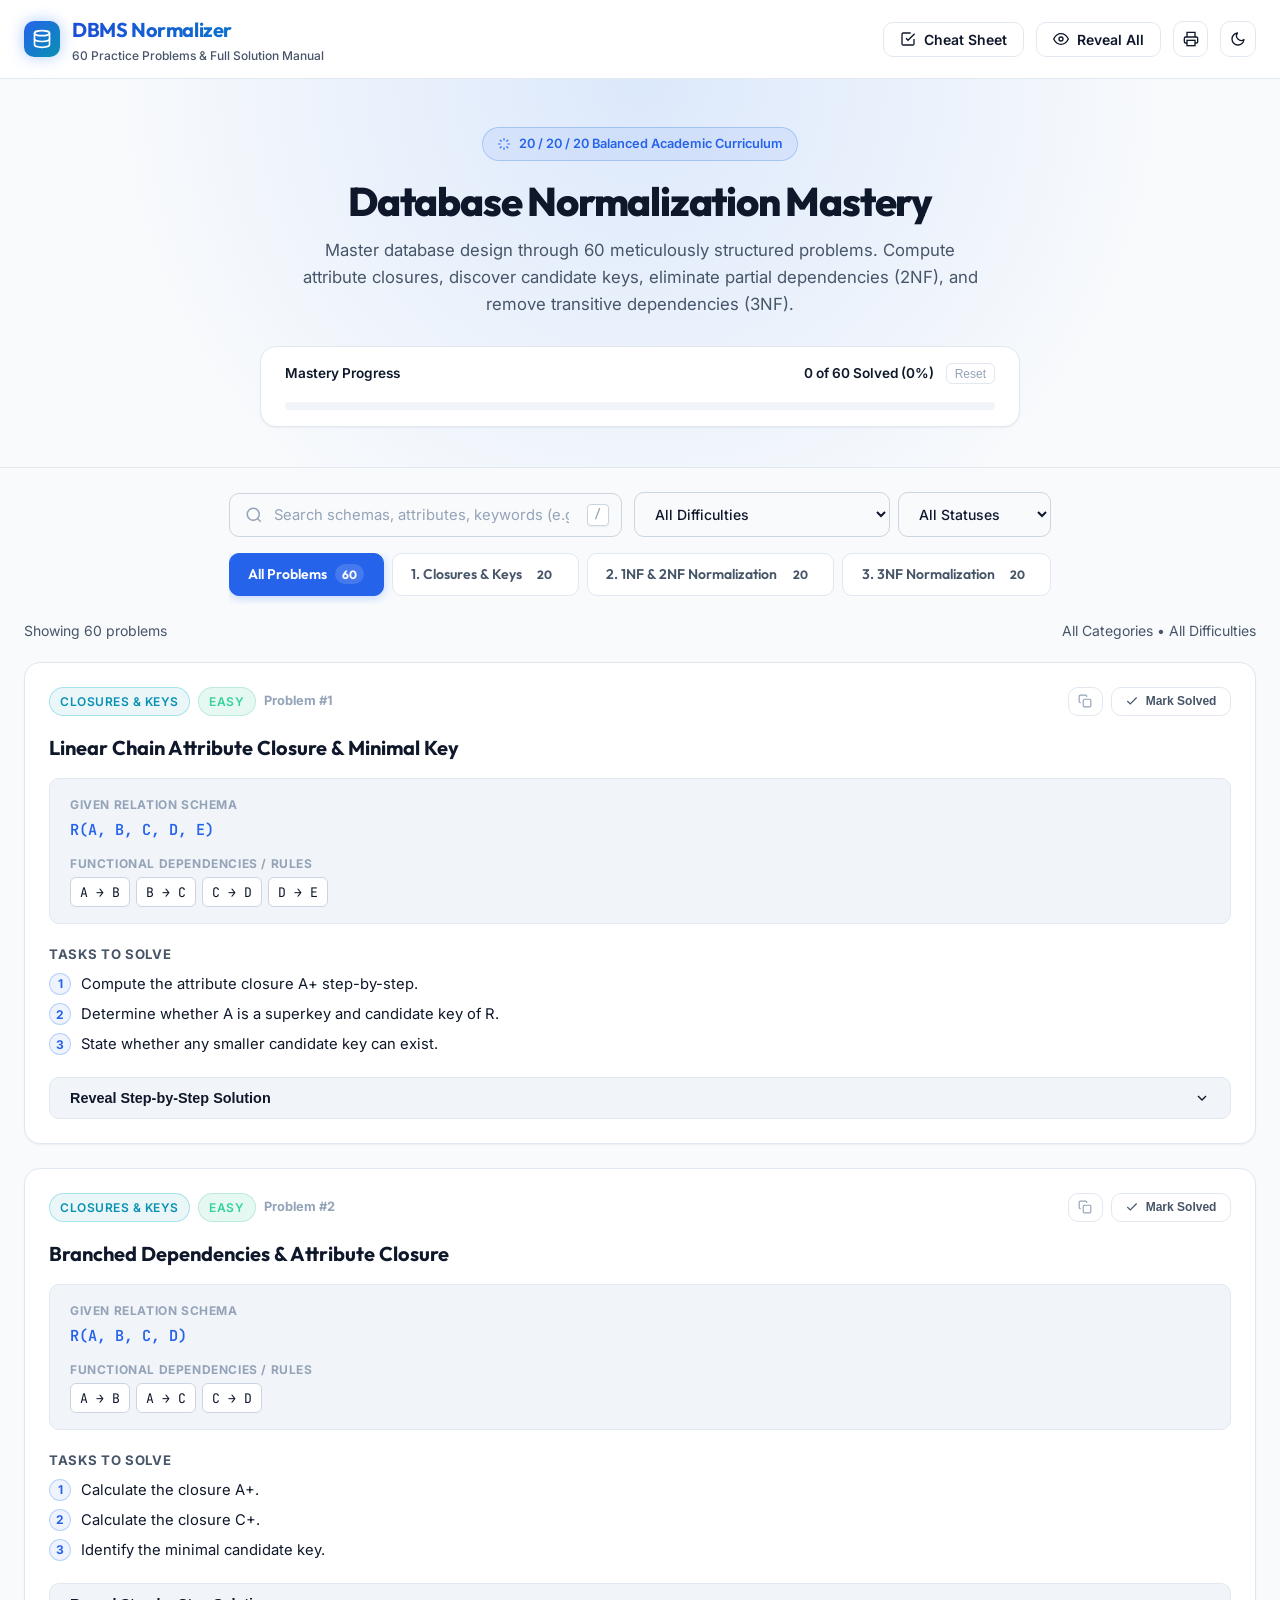
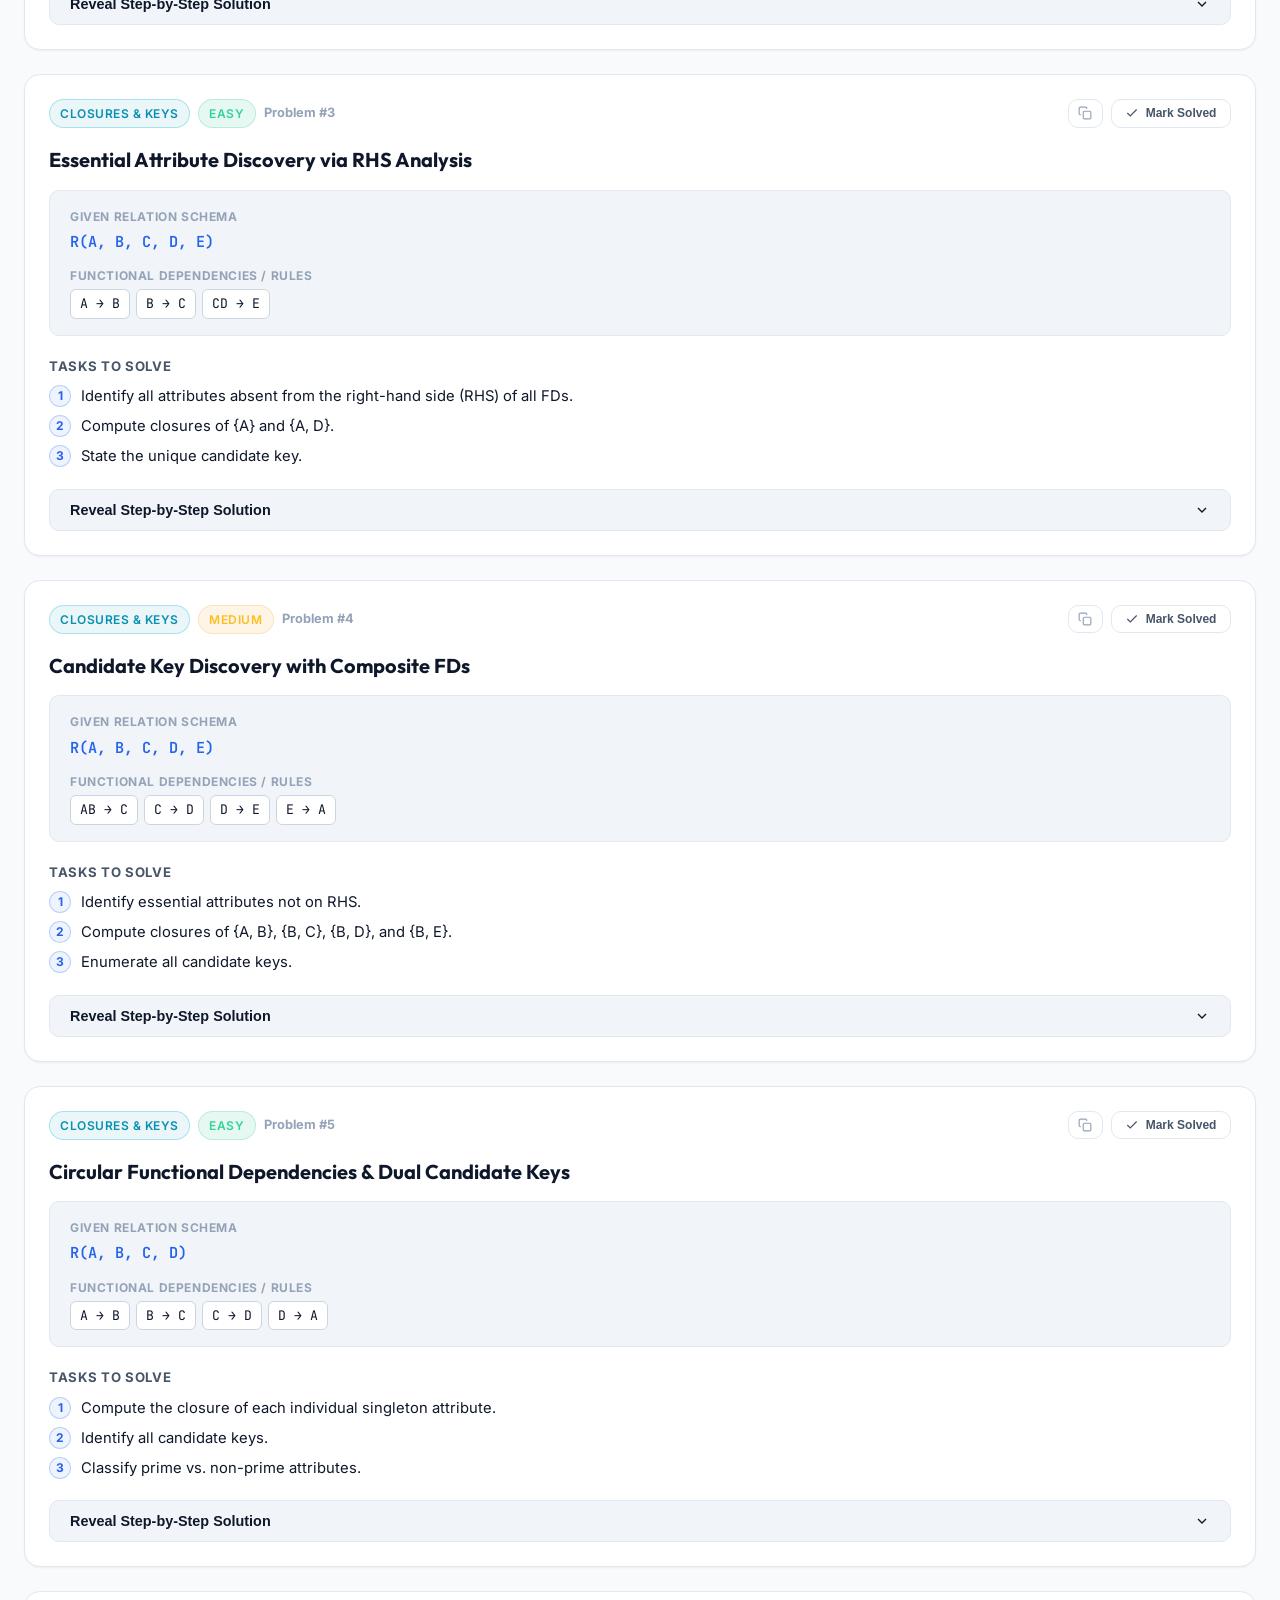
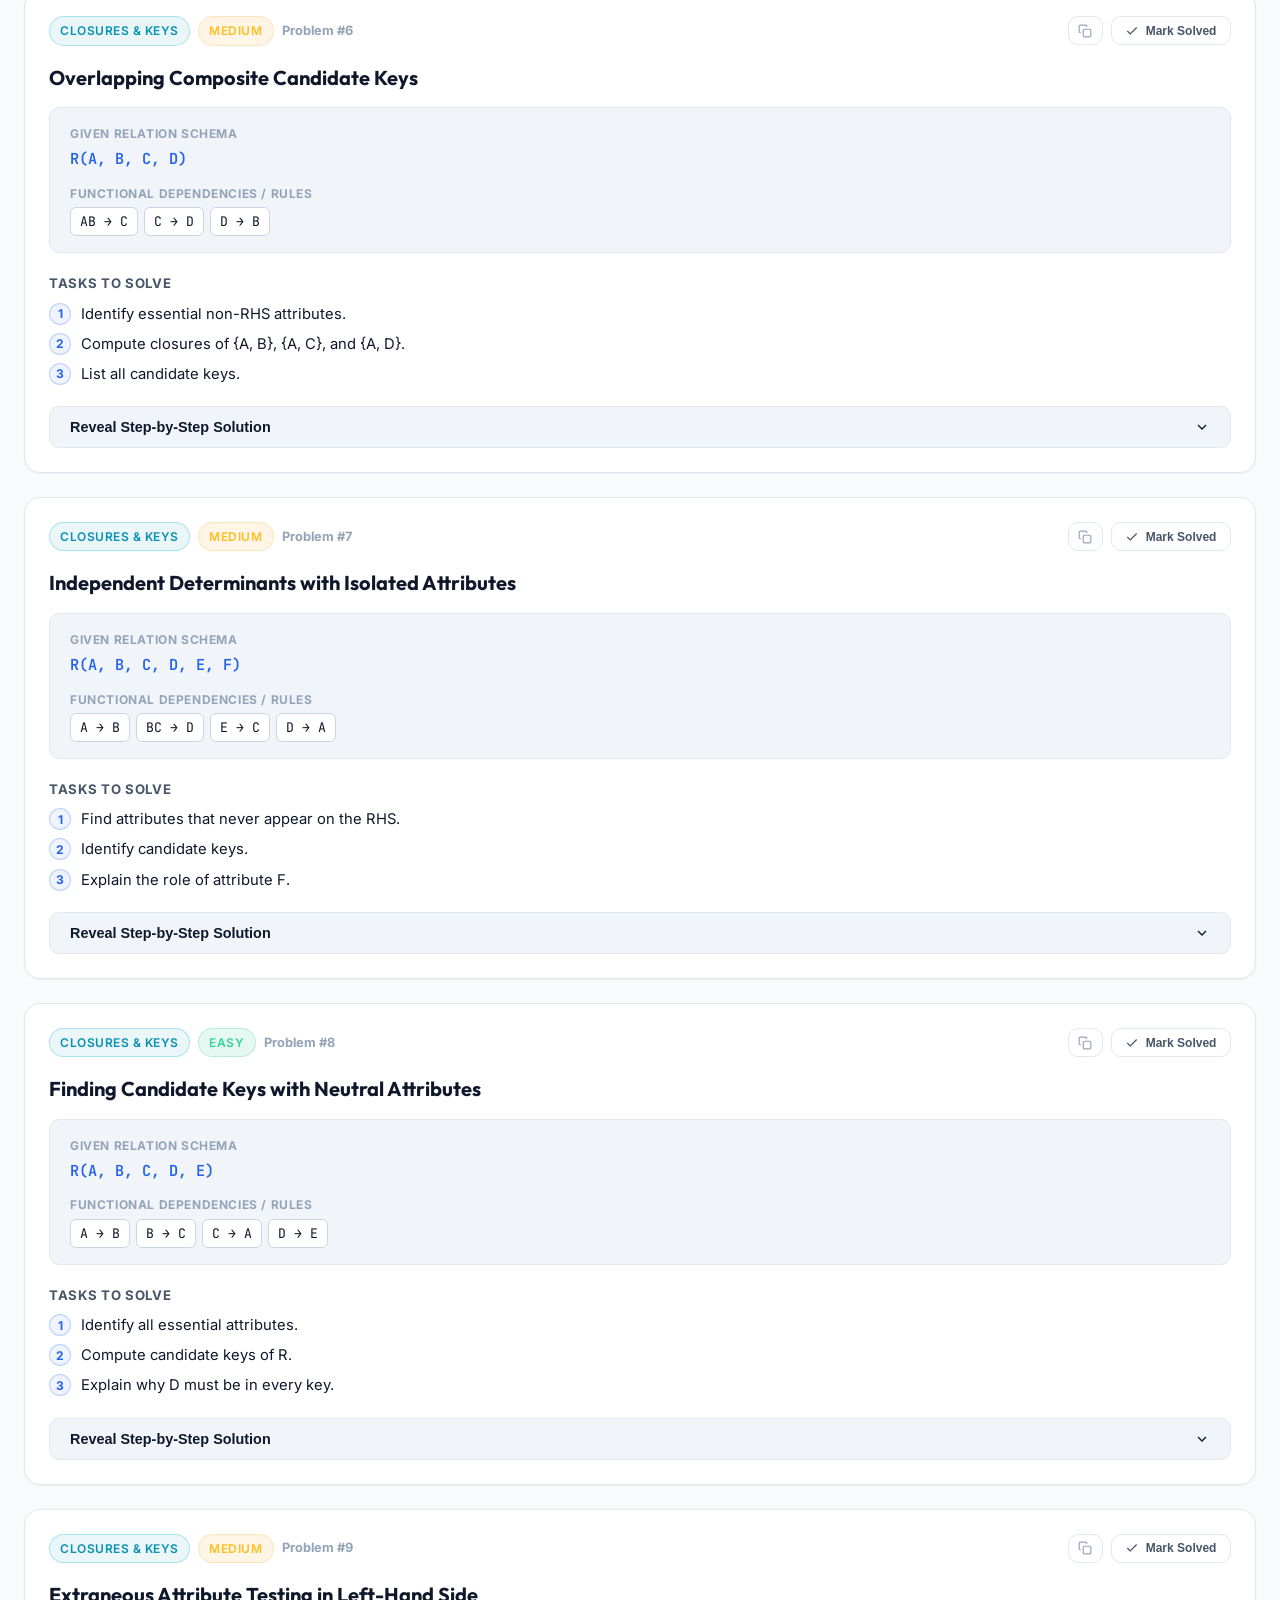
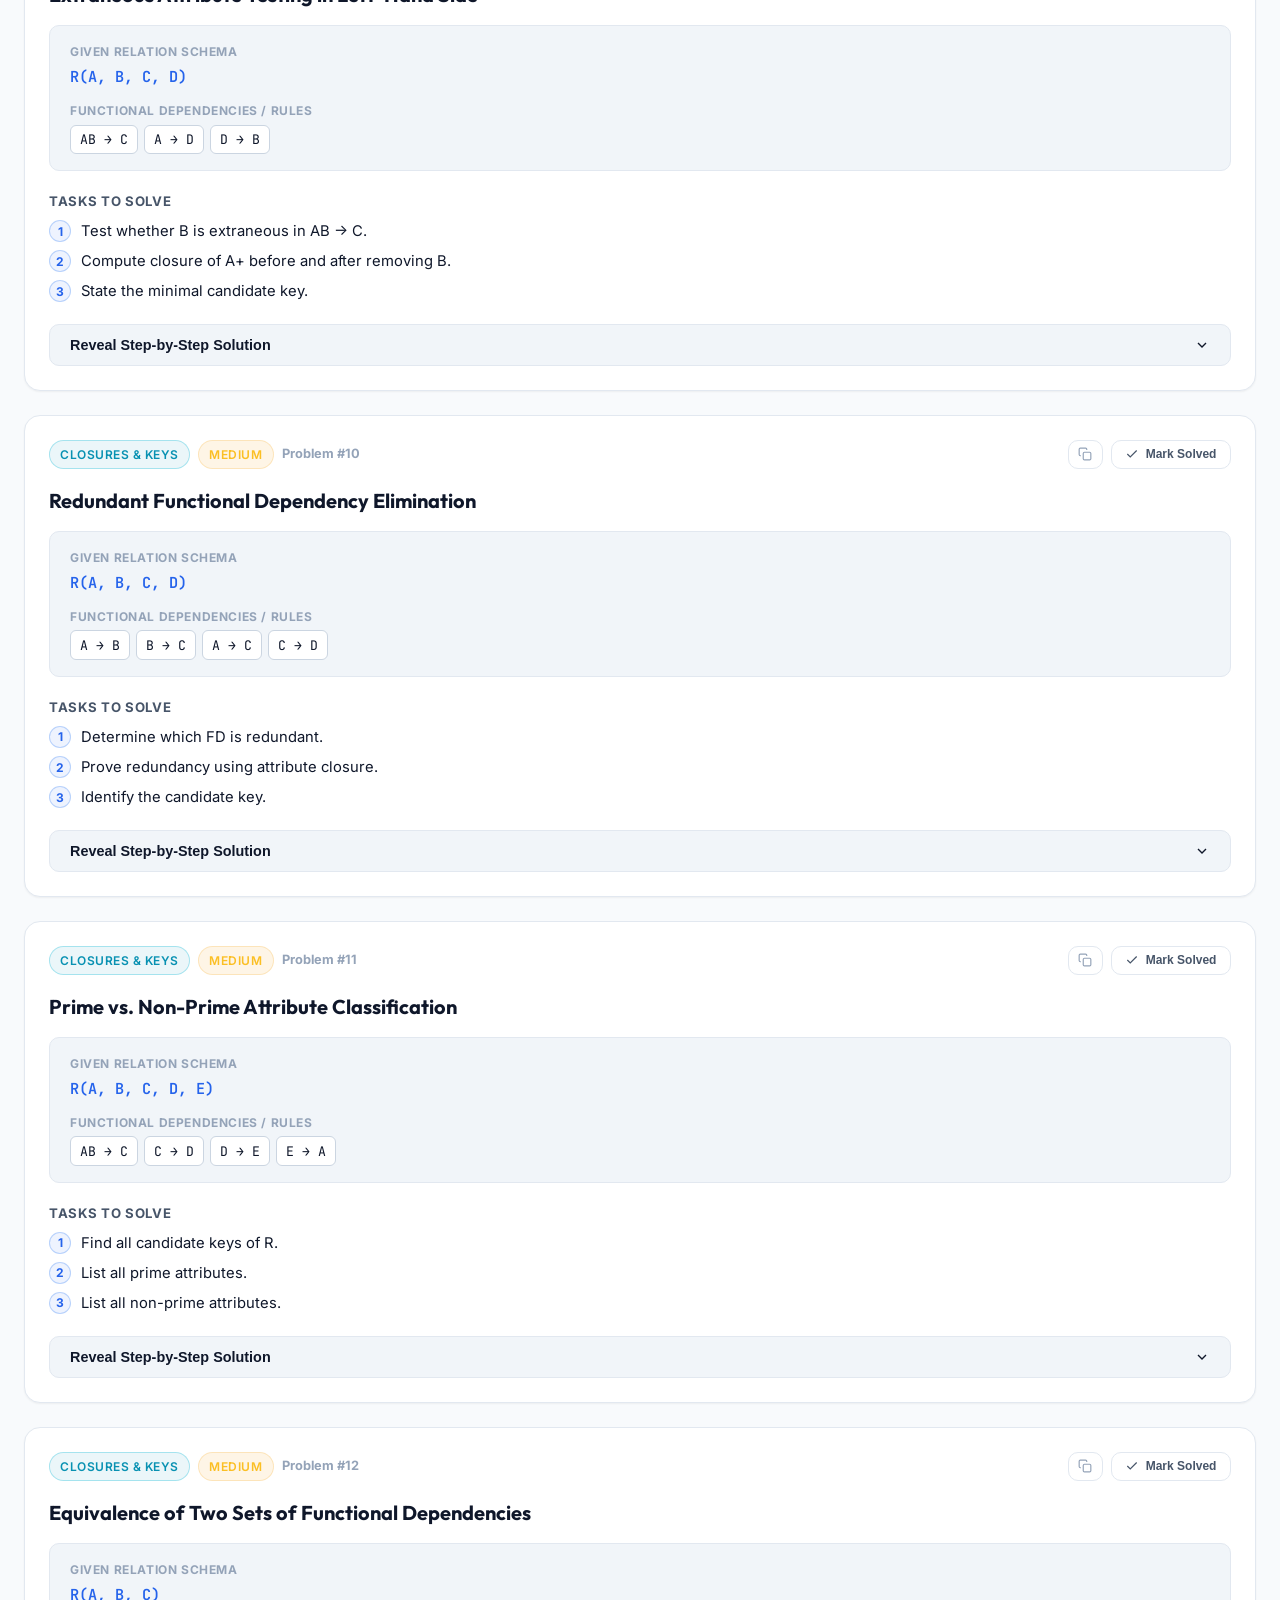
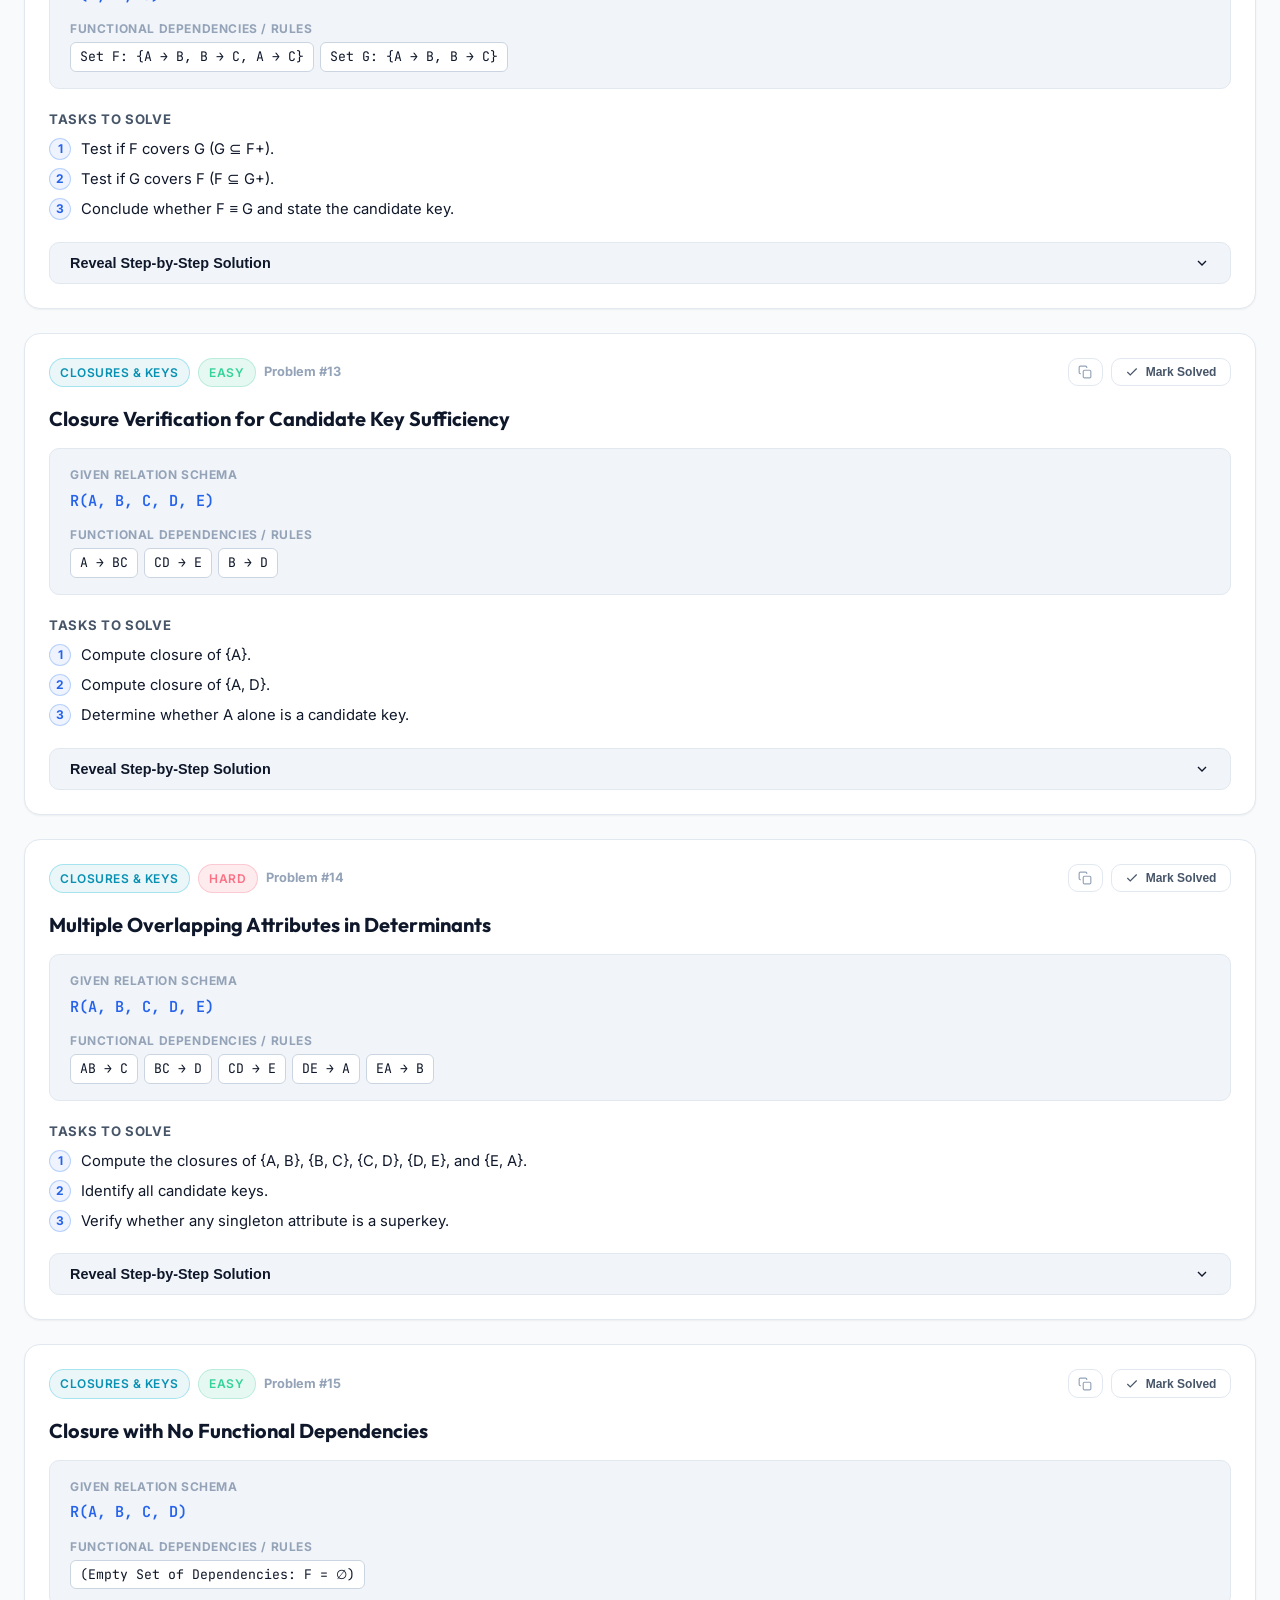
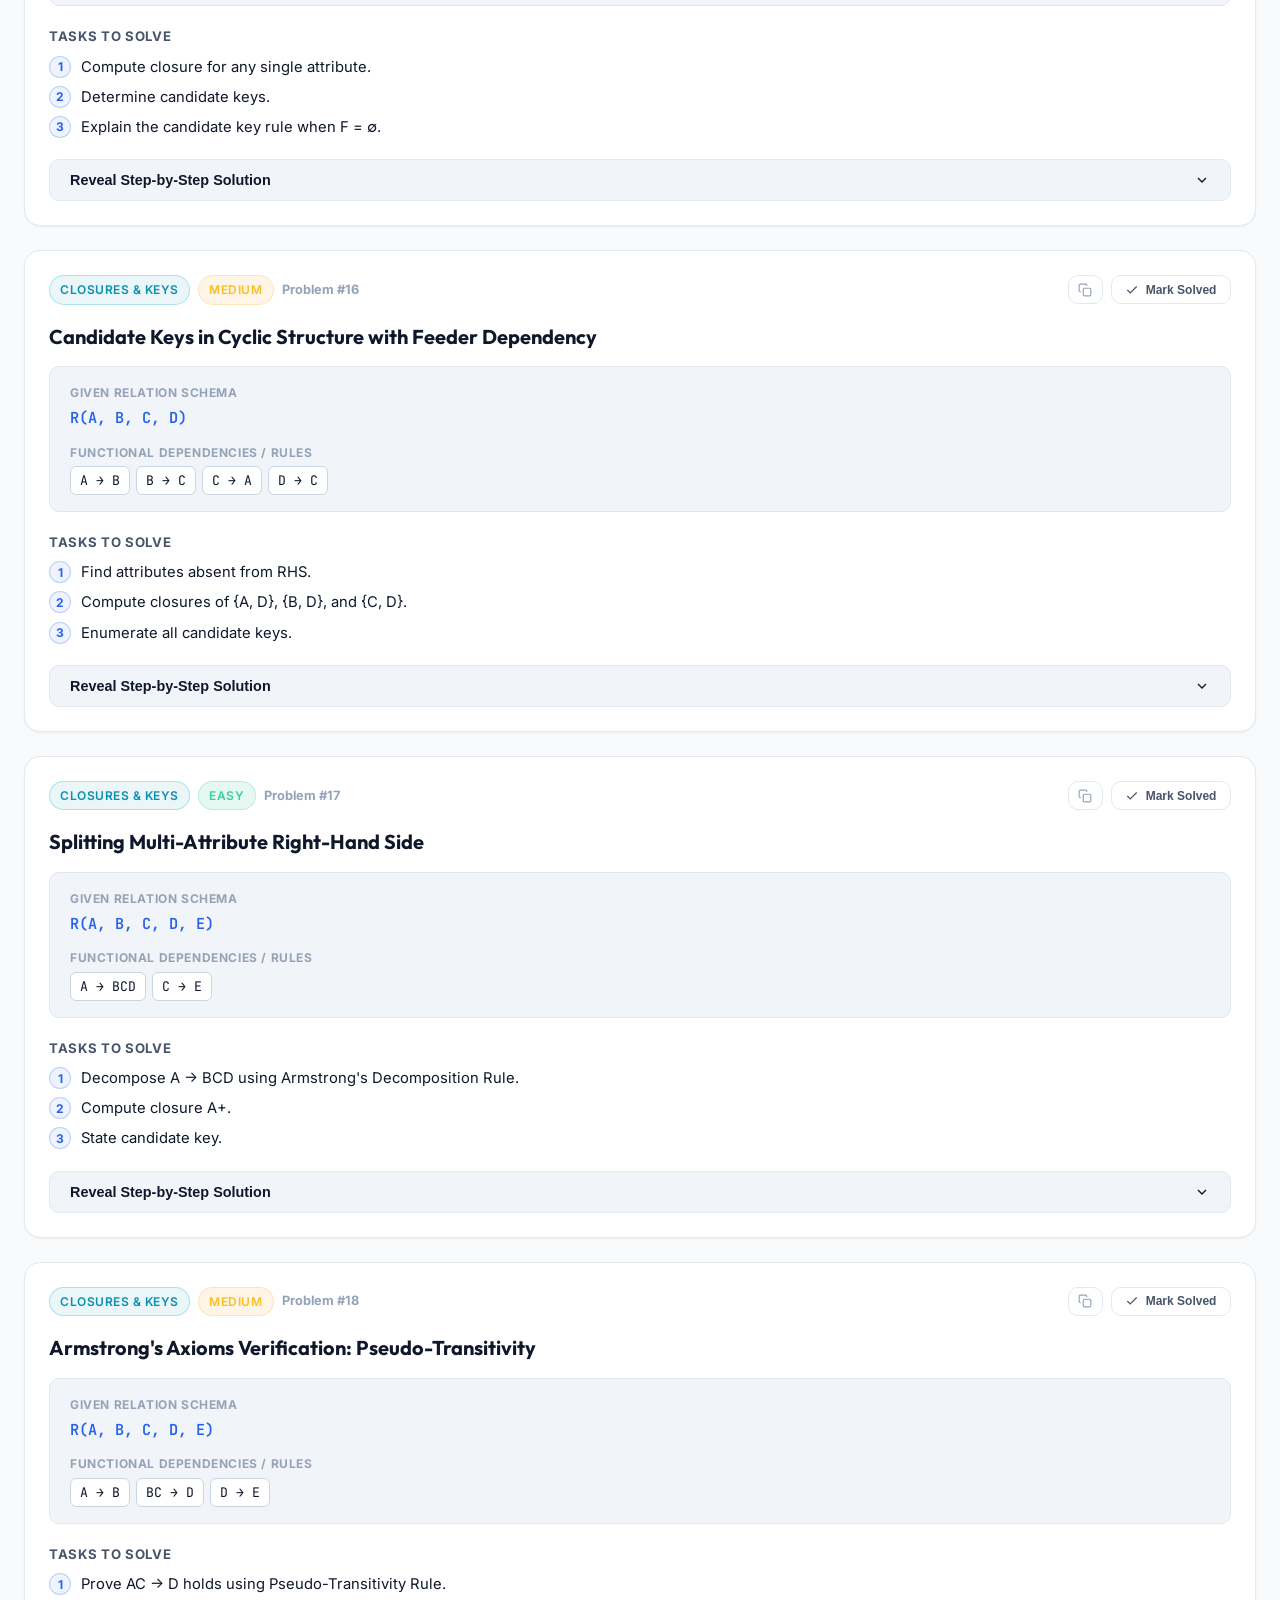
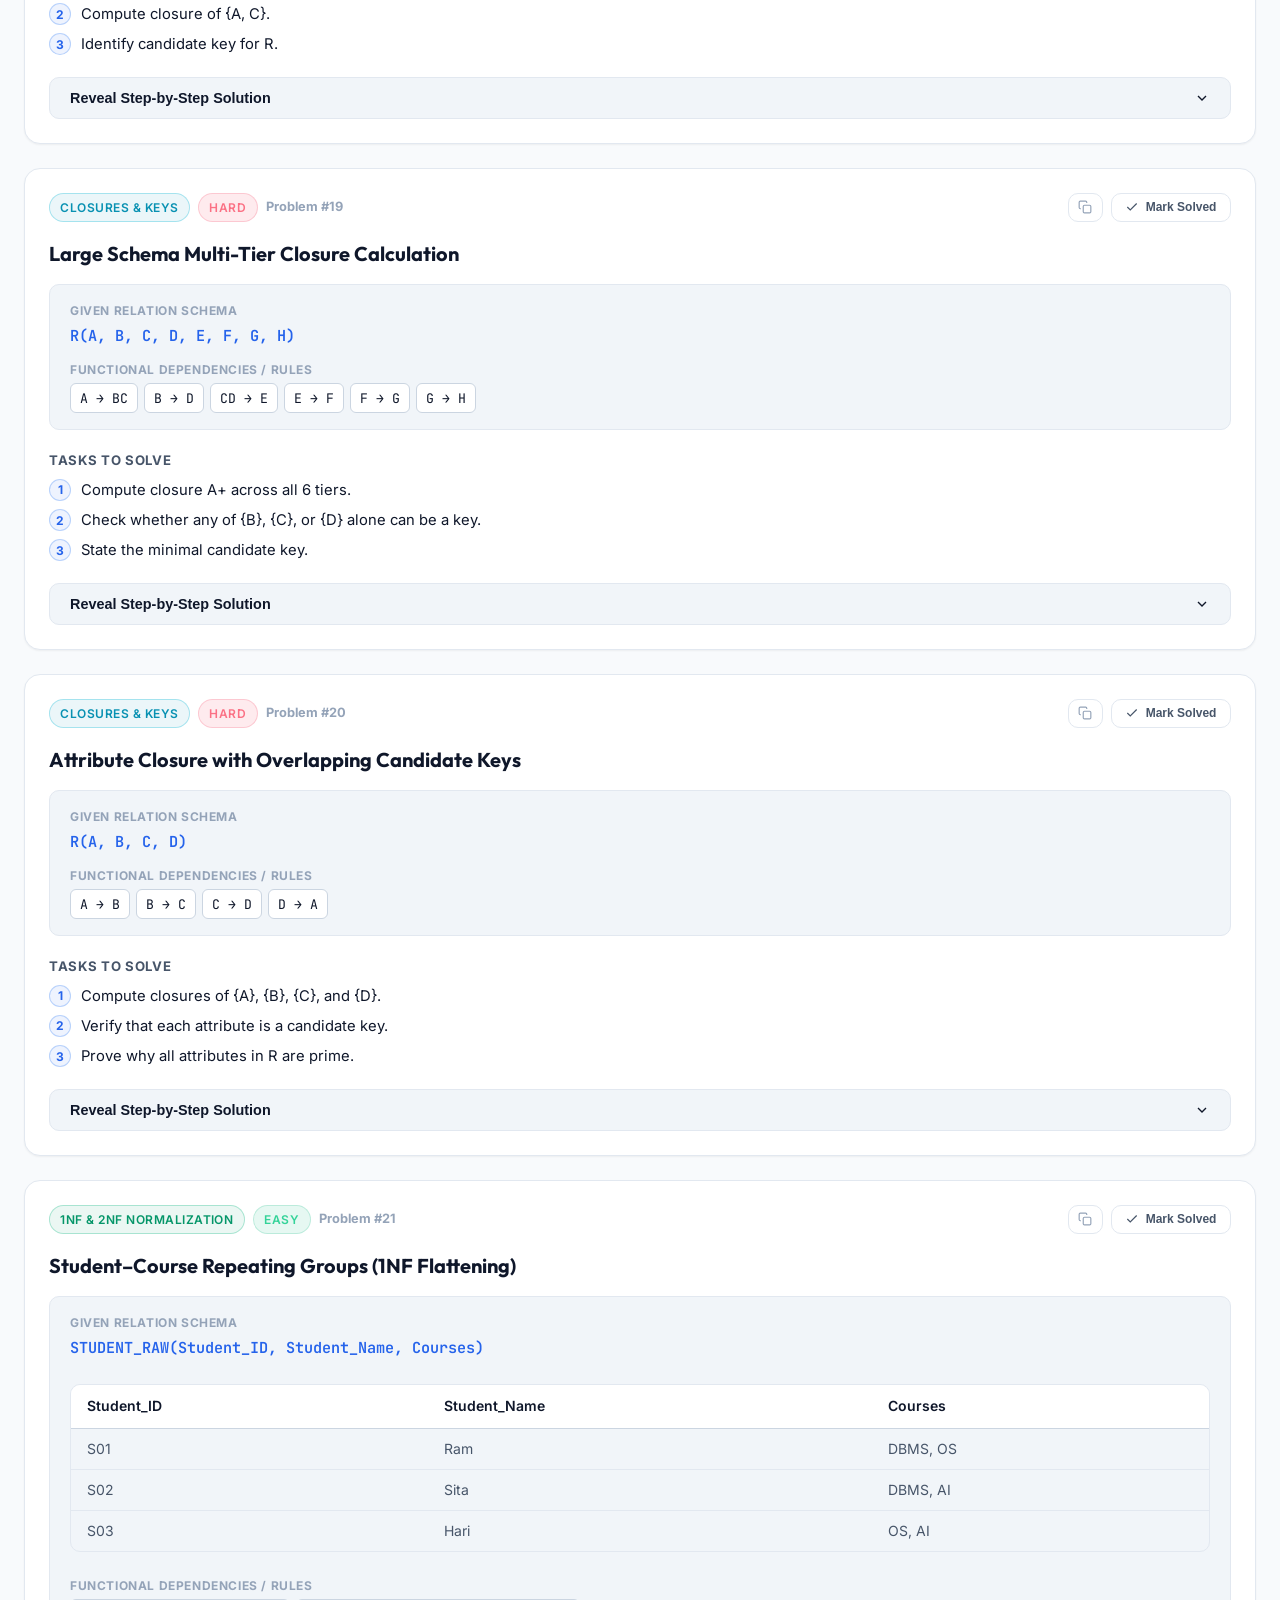
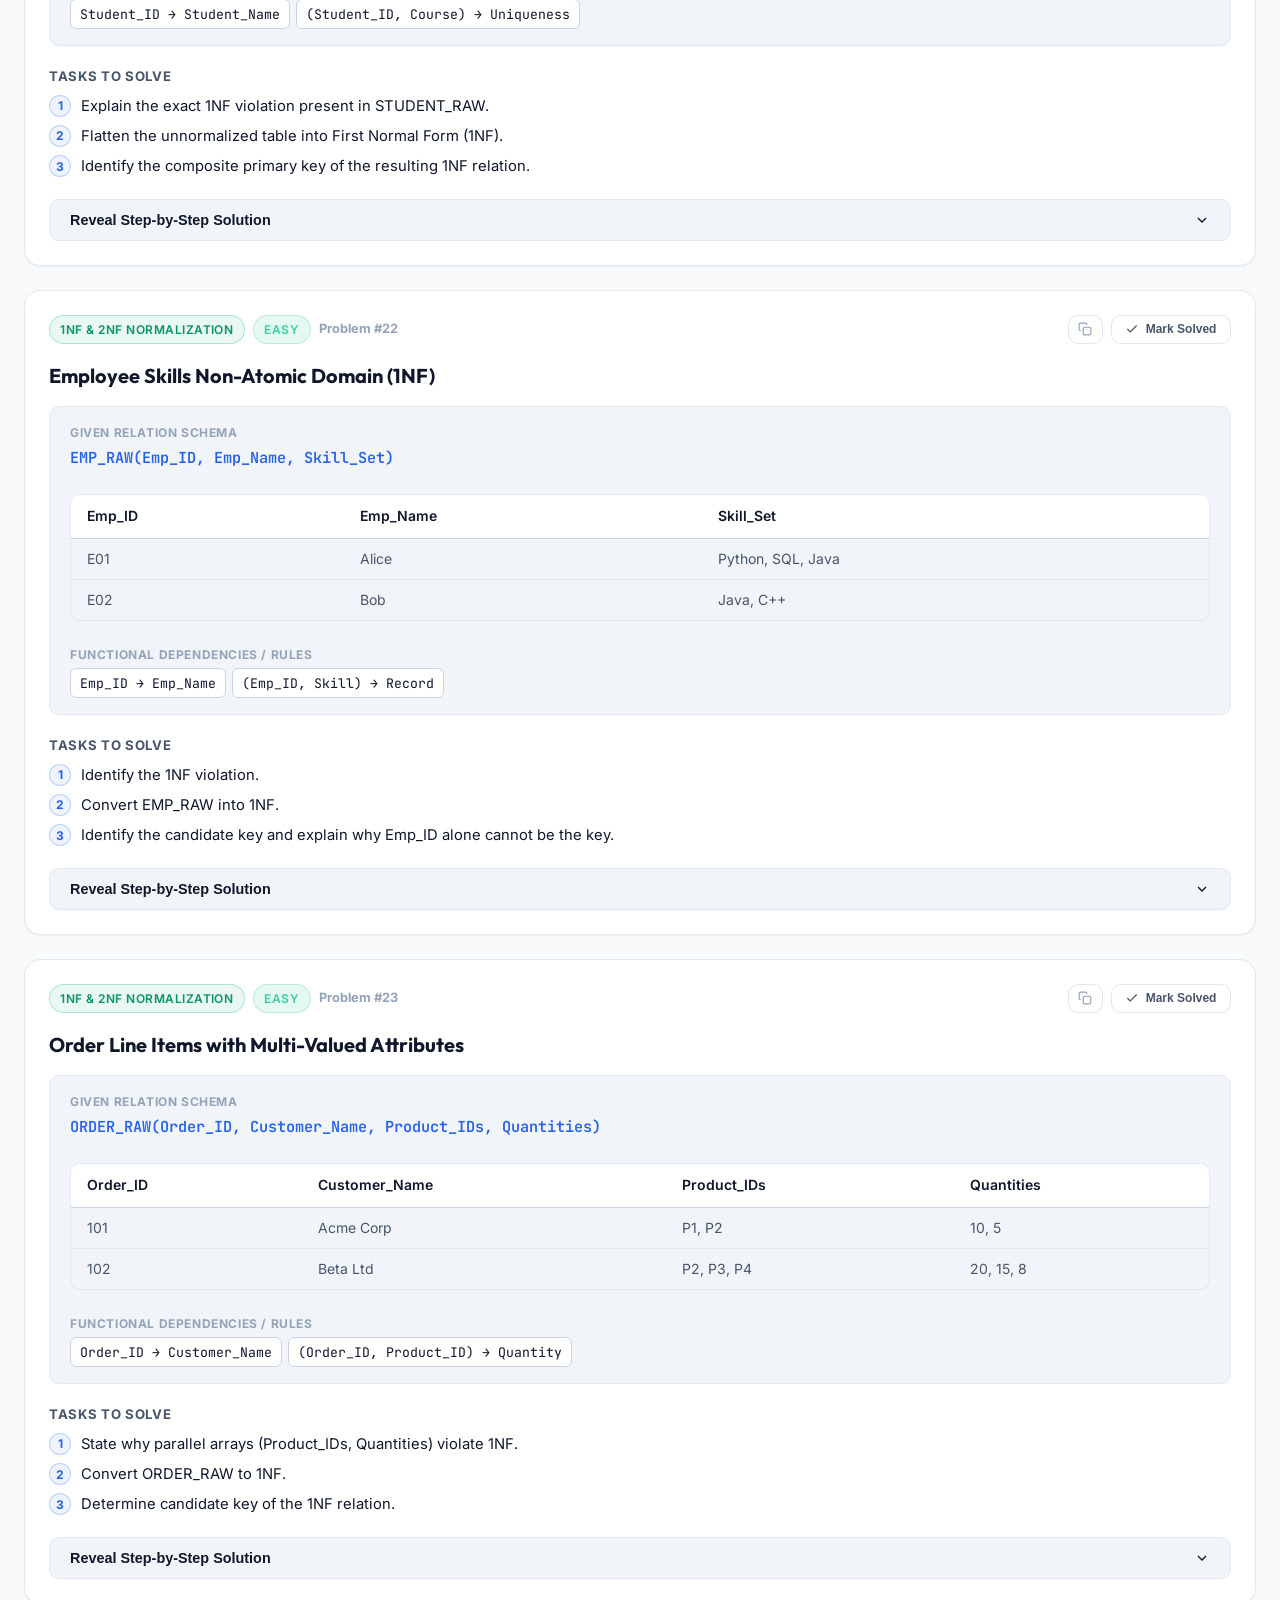
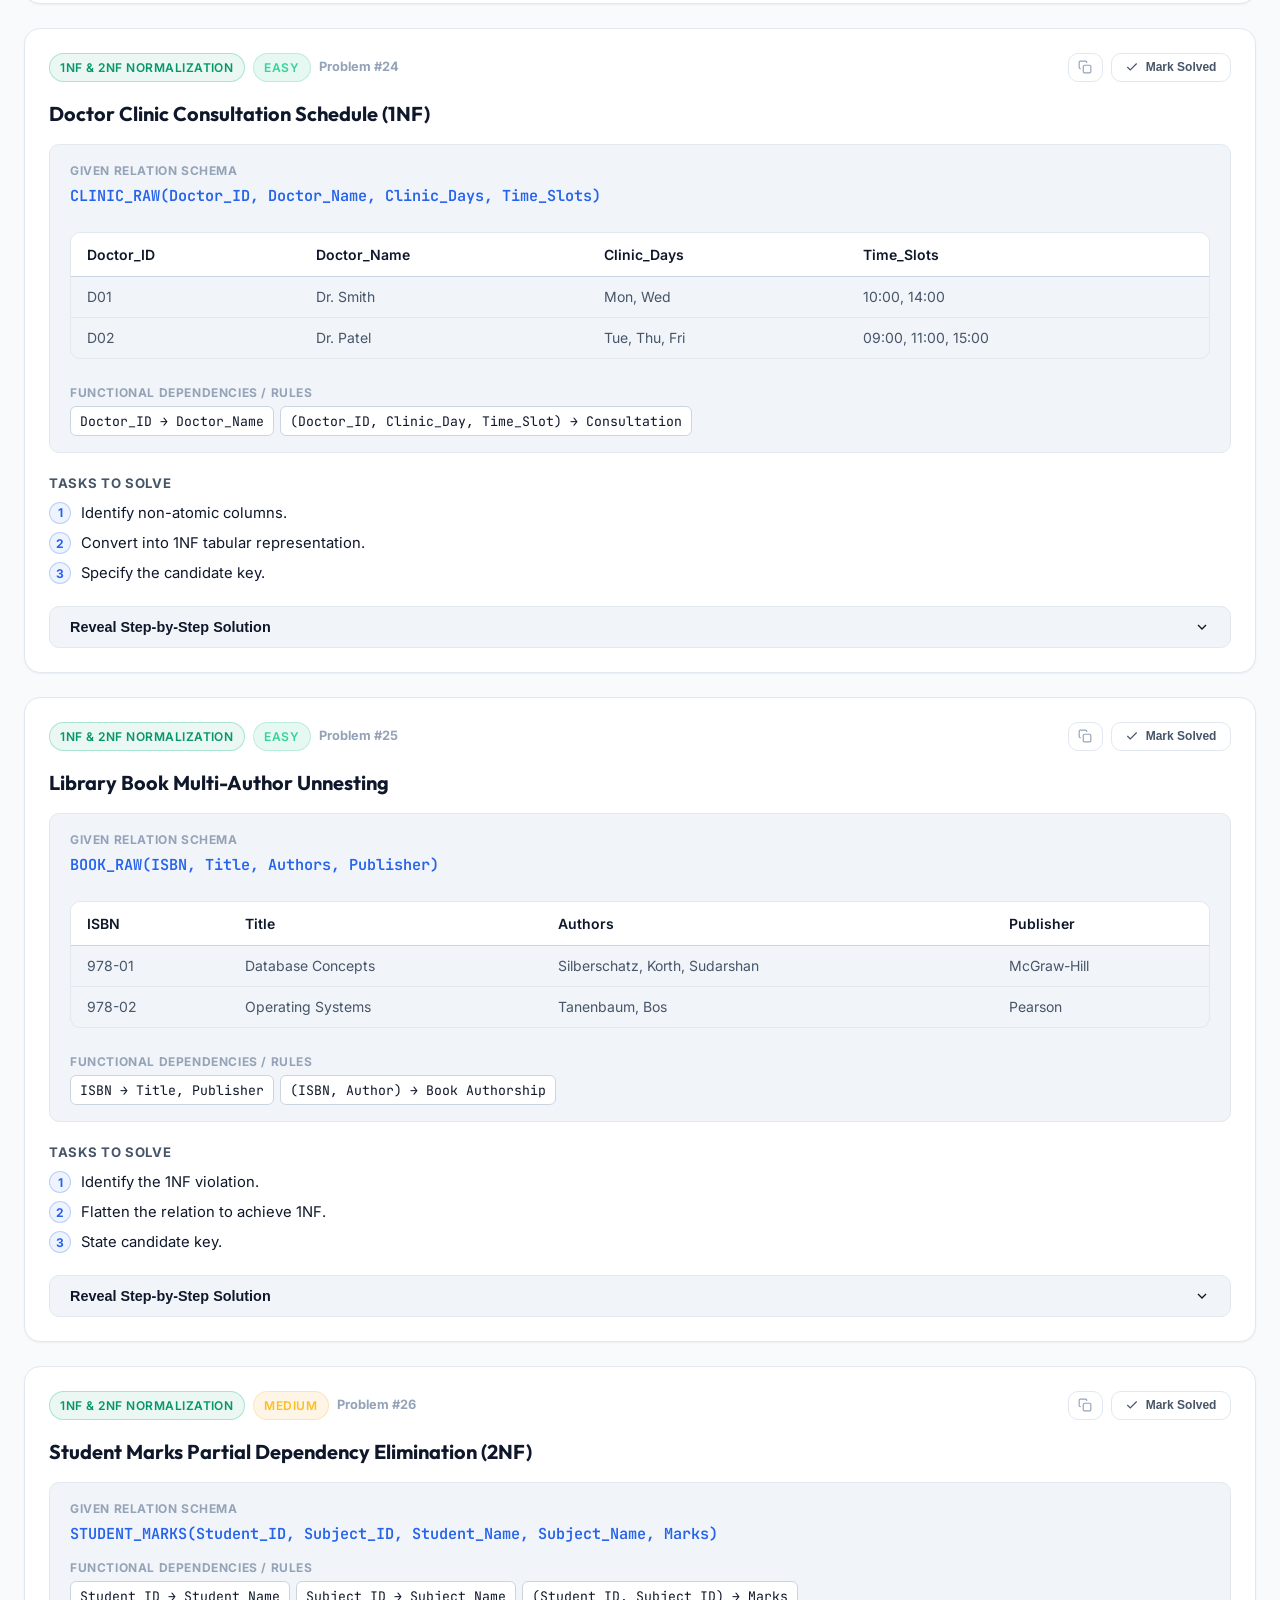
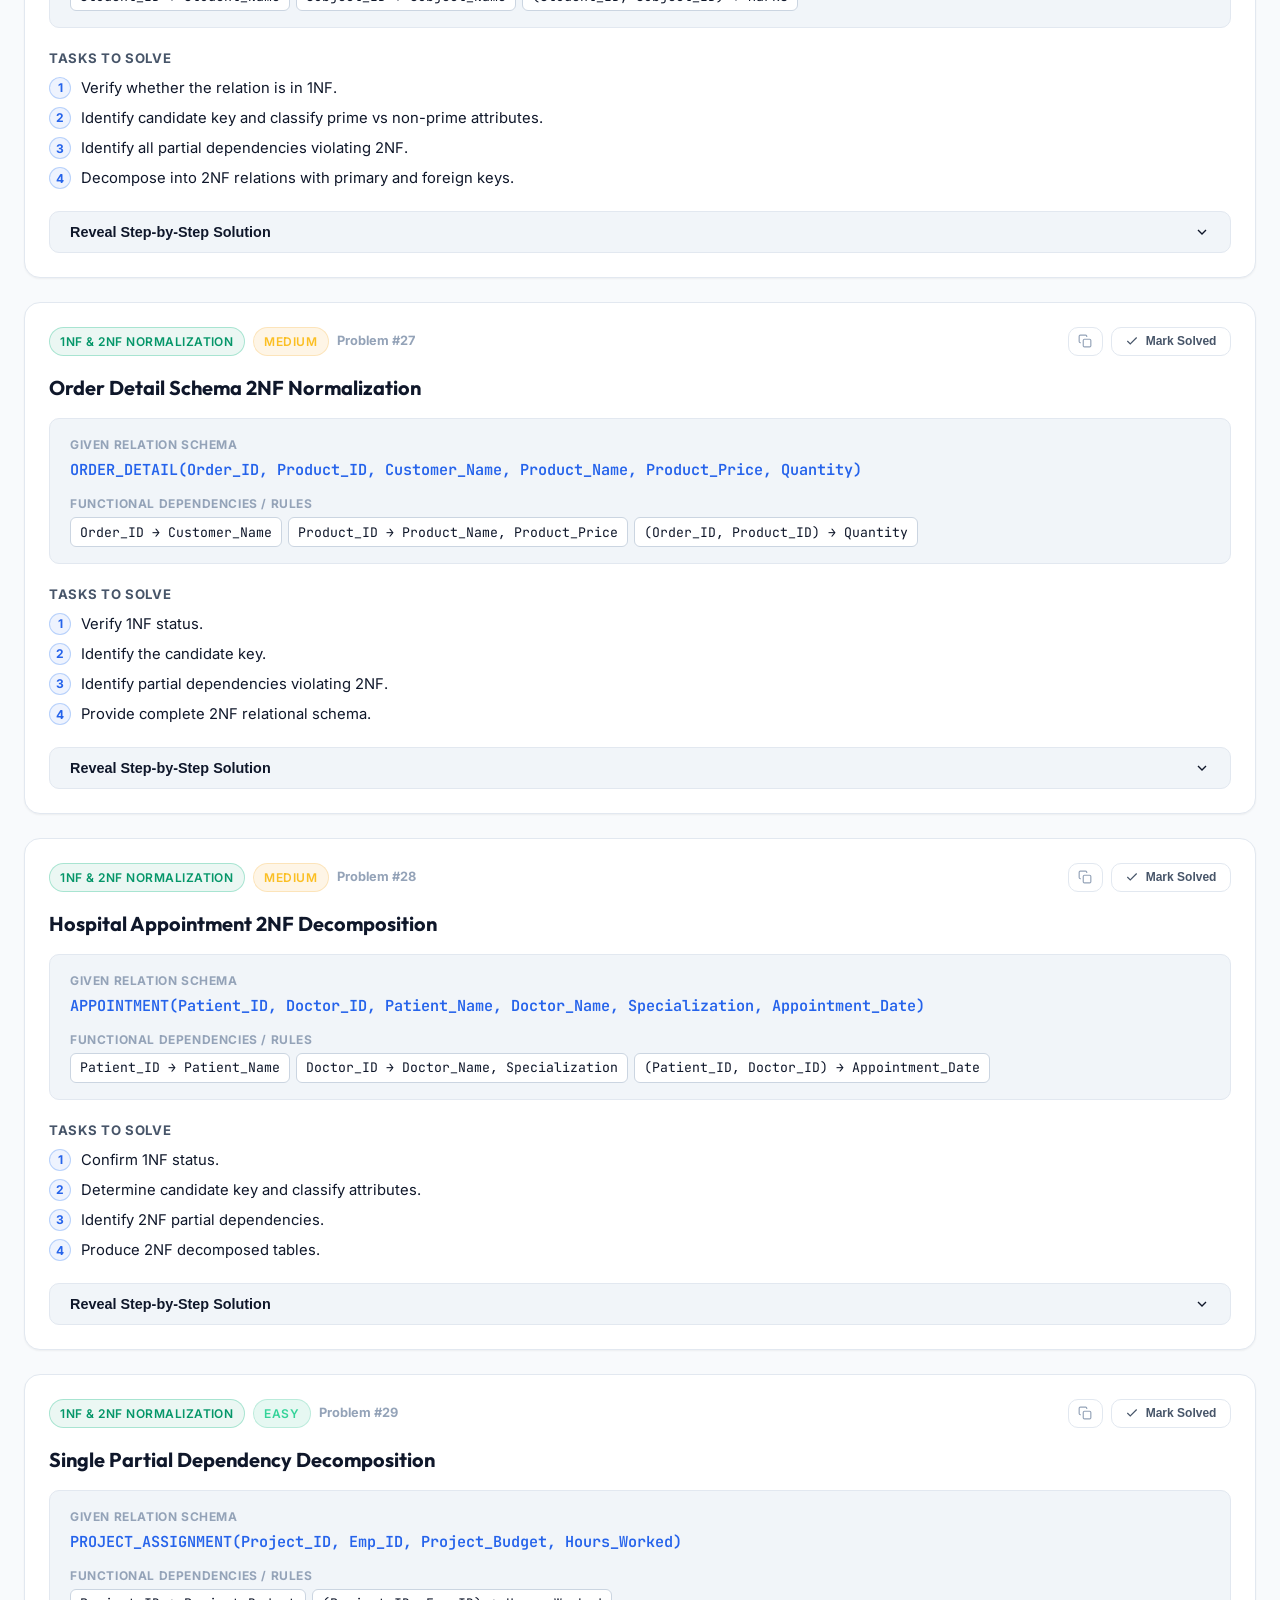
==== normalization/index.html @ bf3747df "feat: complete DBMS curriculum & interactive normalization practice platform" ====
<!DOCTYPE html>
<html lang="en" data-theme="light">
<head>
  <meta charset="UTF-8">
  <meta name="viewport" content="width=device-width, initial-scale=1.0, viewport-fit=cover">
  <meta name="theme-color" content="#f8fafc" id="themeColorMeta">
  <title>DBMS Normalization Mastery Portal | Closures, 1NF, 2NF & 3NF (60 Problems)</title>
  <meta name="description" content="Interactive database normalization practice platform. 60 categorized questions covering attribute closures, candidate keys, 1NF atomicity, 2NF partial dependencies, and 3NF transitive dependencies.">
  <link rel="stylesheet" href="style.css">
  <link rel="icon" href="data:image/svg+xml,<svg xmlns='http://www.w3.org/2000/svg' viewBox='0 0 24 24' fill='none' stroke='%233b82f6' stroke-width='2' stroke-linecap='round' stroke-linejoin='round'><ellipse cx='12' cy='5' rx='9' ry='3'/><path d='M21 12c0 1.66-4 3-9 3s-9-1.34-9-3'/><path d='M3 5v14c0 1.66 4 3 9 3s9-1.34 9-3V5'/></svg>">
</head>
<body>

  <!-- Accessible Skip Link -->
  <a href="#questionsList" class="skip-link">Skip to questions</a>

  <!-- Sticky Header -->
  <header>
    <div class="header-inner">
      <a href="#" class="logo-area" aria-label="DBMS Normalizer Home">
        <div class="logo-icon" aria-hidden="true">
          <svg width="20" height="20" viewBox="0 0 24 24" fill="none" stroke="currentColor" stroke-width="2" stroke-linecap="round" stroke-linejoin="round"><ellipse cx="12" cy="5" rx="9" ry="3"/><path d="M21 12c0 1.66-4 3-9 3s-9-1.34-9-3"/><path d="M3 5v14c0 1.66 4 3 9 3s9-1.34 9-3V5"/></svg>
        </div>
        <div class="logo-text">
          <h1>DBMS Normalizer</h1>
          <p>60 Practice Problems &amp; Full Solution Manual</p>
        </div>
      </a>

      <div class="header-actions">
        <button id="btnChecklist" class="btn" aria-label="Open Quick Revision Cheat Sheet" title="Open Quick Revision Cheat Sheet">
          <svg width="16" height="16" viewBox="0 0 24 24" fill="none" stroke="currentColor" stroke-width="2" aria-hidden="true"><path d="M9 11l3 3L22 4"/><path d="M21 12v7a2 2 0 0 1-2 2H5a2 2 0 0 1-2-2V5a2 2 0 0 1 2-2h11"/></svg>
          <span>Cheat Sheet</span>
        </button>

        <button id="btnToggleMode" class="btn" aria-label="Toggle reveal all solutions" title="Toggle Show/Hide All Solutions">
          <svg width="16" height="16" viewBox="0 0 24 24" fill="none" stroke="currentColor" stroke-width="2" aria-hidden="true"><path d="M1 12s4-8 11-8 11 8 11 8-4 8-11 8-11-8-11-8z"/><circle cx="12" cy="12" r="3"/></svg>
          <span id="modeText">Reveal All</span>
        </button>

        <button id="btnPrint" class="btn btn-icon-only" aria-label="Print worksheet or export PDF" title="Print Worksheet / Export PDF">
          <svg width="16" height="16" viewBox="0 0 24 24" fill="none" stroke="currentColor" stroke-width="2" aria-hidden="true"><polyline points="6 9 6 2 18 2 18 9"/><path d="M6 18H4a2 2 0 0 1-2-2v-5a2 2 0 0 1 2-2h16a2 2 0 0 1 2 2v5a2 2 0 0 1-2 2h-2"/><rect x="6" y="14" width="12" height="8"/></svg>
        </button>

        <button id="btnThemeToggle" class="btn btn-icon-only" aria-label="Toggle light and dark theme" title="Toggle Light/Dark Theme">
          <svg id="themeIcon" width="16" height="16" viewBox="0 0 24 24" fill="none" stroke="currentColor" stroke-width="2" stroke-linecap="round" stroke-linejoin="round" aria-hidden="true"><path d="M21 12.79A9 9 0 1 1 11.21 3 7 7 0 0 0 21 12.79z"/></svg>
        </button>
      </div>
    </div>
  </header>

  <!-- Hero Banner -->
  <section class="hero-banner">
    <div class="hero-badge">
      <svg width="14" height="14" viewBox="0 0 24 24" fill="none" stroke="currentColor" stroke-width="2" aria-hidden="true"><path d="M12 2v4M12 18v4M4.93 4.93l2.83 2.83M16.24 16.24l2.83 2.83M2 12h4M18 12h4M4.93 19.07l2.83-2.83M16.24 7.76l2.83-2.83"/></svg>
      <span>20 / 20 / 20 Balanced Academic Curriculum</span>
    </div>
    <h2 class="hero-title">Database Normalization Mastery</h2>
    <p class="hero-subtitle">
      Master database design through 60 meticulously structured problems. Compute attribute closures, discover candidate keys, eliminate partial dependencies (2NF), and remove transitive dependencies (3NF).
    </p>

    <!-- Progress Tracker Card -->
    <div class="progress-card">
      <div class="progress-header">
        <span class="progress-title">Mastery Progress</span>
        <div class="progress-right">
          <span id="progressStats">0 of 60 Solved (0%)</span>
          <button id="btnResetProgress" class="btn-reset-progress" aria-label="Reset all solved progress" title="Reset your practice progress">Reset</button>
        </div>
      </div>
      <div class="progress-bar-bg" role="progressbar" aria-valuenow="0" aria-valuemin="0" aria-valuemax="100">
        <div id="progressBar" class="progress-bar-fill" style="width: 0%;"></div>
      </div>
    </div>
  </section>

  <!-- Filter & Controls Section -->
  <section class="controls-bar" aria-label="Search and Filters">
    <div class="search-row">
      <div class="search-box">
        <svg class="search-icon" width="18" height="18" viewBox="0 0 24 24" fill="none" stroke="currentColor" stroke-width="2" aria-hidden="true"><circle cx="11" cy="11" r="8"/><path d="m21 21-4.3-4.3"/></svg>
        <input type="text" id="searchInput" class="search-input" placeholder="Search schemas, attributes, keywords (e.g., closure, 2NF)..." aria-label="Search problems">
        <kbd class="search-kbd" title="Press '/' anywhere to search">/</kbd>
        <button id="searchClear" class="search-clear" aria-label="Clear Search" title="Clear Search">&times;</button>
      </div>

      <div class="filter-group">
        <select id="diffFilter" class="select-filter" aria-label="Filter by difficulty" title="Filter by difficulty">
          <option value="all">All Difficulties</option>
          <option value="Easy">Easy (Fundamentals)</option>
          <option value="Medium">Medium (Multi-Tier)</option>
          <option value="Hard">Hard (Enterprise &amp; Deep-Dive)</option>
        </select>
        
        <select id="statusFilter" class="select-filter" aria-label="Filter by solved status" title="Filter by status">
          <option value="all">All Statuses</option>
          <option value="unsolved">To Practice</option>
          <option value="mastered">Mastered Only</option>
        </select>
      </div>
    </div>

    <!-- Category Tabs -->
    <div class="category-tabs" id="categoryTabs">
      <button class="tab-btn active" data-category="all" aria-label="Show all 60 problems">
        <span>All Problems</span>
        <span class="tab-count" id="countAll">60</span>
      </button>
      <button class="tab-btn" data-category="closures-keys" aria-label="Category 1: Closures and Keys">
        <span class="tab-label-full">1. Closures &amp; Keys</span>
        <span class="tab-label-short">1. Closures</span>
        <span class="tab-count" id="countClosures">20</span>
      </button>
      <button class="tab-btn" data-category="1nf-2nf" aria-label="Category 2: 1NF and 2NF Normalization">
        <span class="tab-label-full">2. 1NF &amp; 2NF Normalization</span>
        <span class="tab-label-short">2. 1NF &amp; 2NF</span>
        <span class="tab-count" id="count1nf2nf">20</span>
      </button>
      <button class="tab-btn" data-category="3nf" aria-label="Category 3: 3NF Normalization">
        <span class="tab-label-full">3. 3NF Normalization</span>
        <span class="tab-label-short">3. 3NF Normal</span>
        <span class="tab-count" id="count3nf">20</span>
      </button>
    </div>
  </section>

  <!-- Main Question Content Feed -->
  <main>
    <div class="results-meta">
      <span id="resultsCount">Showing 60 problems</span>
      <span id="activeFilterBadge">Category: All</span>
    </div>

    <div class="questions-list" id="questionsList">
      <!-- Dynamic Question Cards populated by app.js -->
    </div>

    <!-- Empty State -->
    <div id="emptyState" class="empty-state" style="display: none;">
      <h3>No matching problems found</h3>
      <p>Try clearing your search term or adjusting your category and difficulty filters.</p>
    </div>
  </main>

  <!-- Quick Revision Cheat Sheet Modal -->
  <div id="checklistModal" class="modal-overlay">
    <div class="modal-content">
      <div class="modal-header">
        <h2>Quick Revision — Normalization Reference</h2>
        <button id="modalClose" class="modal-close-btn">&times;</button>
      </div>

      <div class="modal-body">
        <!-- 6 Step Checklist -->
        <h3 style="font-family: var(--font-heading); font-size: 1.15rem; color: #60a5fa;">6-Step Normalization Checklist</h3>
        <div class="checklist-grid">
          <div class="check-card">
            <div class="check-card-num">Step 1</div>
            <div class="check-card-title">Atomicity (1NF)</div>
            <div class="check-card-desc">Ensure each column domain contains indivisible scalar values. Eliminate repeating groups and nested tables by unnesting rows and establishing composite keys.</div>
          </div>
          <div class="check-card">
            <div class="check-card-num">Step 2</div>
            <div class="check-card-title">Candidate Keys</div>
            <div class="check-card-desc">Compute attribute closures (X+) starting with non-RHS essential attributes. Find minimal superkeys whose closure spans all attributes in R.</div>
          </div>
          <div class="check-card">
            <div class="check-card-num">Step 3</div>
            <div class="check-card-title">Eliminate Partials (2NF)</div>
            <div class="check-card-desc">No non-prime attribute may functionally depend on a strict proper subset of any candidate key (X ⊂ CK). Isolate partial FDs into separate relations.</div>
          </div>
          <div class="check-card">
            <div class="check-card-num">Step 4</div>
            <div class="check-card-title">Eliminate Transitives (3NF)</div>
            <div class="check-card-desc">For every non-trivial X → Y, either X must be a Superkey OR Y must be Prime. Remove transitive dependencies (non-key → non-key) into master tables.</div>
          </div>
          <div class="check-card">
            <div class="check-card-num">Step 5</div>
            <div class="check-card-title">Foreign Key Integrity</div>
            <div class="check-card-desc">Explicitly define Primary Keys (PK) and Foreign Keys (FK) linking child transaction tables back to parent entity tables.</div>
          </div>
          <div class="check-card">
            <div class="check-card-num">Step 6</div>
            <div class="check-card-title">Lossless &amp; Preservation</div>
            <div class="check-card-desc">Verify that R1 ∩ R2 forms a superkey of R1 or R2 (Lossless Join) and that the union of local FDs preserves the full closure F+.</div>
          </div>
        </div>

        <!-- Normal Form Comparison Matrix Table -->
        <h3 style="font-family: var(--font-heading); font-size: 1.15rem; color: #60a5fa; margin-top: 1rem;">Normal Form Comparison Matrix</h3>
        <div class="solution-table-wrapper">
          <table class="solution-table">
            <thead>
              <tr>
                <th>Normal Form</th>
                <th>Core Requirement</th>
                <th>Allowed Dependencies</th>
                <th>Violation Trigger</th>
                <th>Decomposition Strategy</th>
              </tr>
            </thead>
            <tbody>
              <tr>
                <td><strong>1NF</strong></td>
                <td>Atomic domains only</td>
                <td>Any functional dependency</td>
                <td>Repeating groups, comma lists, non-atomic attributes</td>
                <td>Flatten tuples; form composite key</td>
              </tr>
              <tr>
                <td><strong>2NF</strong></td>
                <td>1NF + No partial dependencies</td>
                <td>Full functional dependencies on candidate key</td>
                <td>Proper subset of CK determines non-prime attribute (X ⊂ CK → Y)</td>
                <td>Decompose into R1(X, Y) [PK: X] and R2(R - Y) [PK: CK]</td>
              </tr>
              <tr>
                <td><strong>3NF</strong></td>
                <td>2NF + No transitive dependencies</td>
                <td>X is Superkey OR Y is Prime attribute</td>
                <td>Non-key attribute determines non-key attribute (X → Y where X ≠ SK, Y ≠ prime)</td>
                <td>Extract R1(X, Y) with X as PK; retain X as FK in parent</td>
              </tr>
            </tbody>
          </table>
        </div>
      </div>
    </div>
  </div>

  <!-- Footer -->
  <footer>
    <div class="footer-inner">
      <div class="footer-links">
        <a href="#categoryTabs" onclick="window.filterCategory('closures-keys')">Closures &amp; Keys (Q1–Q20)</a>
        <a href="#categoryTabs" onclick="window.filterCategory('1nf-2nf')">1NF &amp; 2NF (Q21–Q40)</a>
        <a href="#categoryTabs" onclick="window.filterCategory('3nf')">3NF Normalization (Q41–Q60)</a>
        <a href="#" id="footerChecklistLink">Revision Checklist</a>
      </div>
      <p>Interactive DBMS Normalization Portal • Ready for Free Vercel / GitHub Pages Hosting</p>
    </div>
  </footer>

  <!-- Scripts -->
  <script src="questions.js"></script>
  <script src="app.js"></script>
</body>
</html>
---- normalization/style.css ----
/* ==========================================================================
   DBMS Normalization Learning Platform - Design System & Styles
   ========================================================================== */

@import url('https://fonts.googleapis.com/css2?family=Inter:wght@300;400;500;600;700&family=JetBrains+Mono:wght@400;500;600&family=Outfit:wght@400;500;600;700;800&display=swap');

:root {
  /* Color Palette - Dark Theme (Default) */
  --bg-app: #090d16;
  --bg-surface: #101726;
  --bg-card: #151f32;
  --bg-card-hover: #1a273f;
  --bg-subtle: #1c2a44;
  --bg-input: #131d2e;

  --border-subtle: rgba(255, 255, 255, 0.08);
  --border-strong: rgba(255, 255, 255, 0.16);
  --border-accent: rgba(59, 130, 246, 0.4);

  --text-main: #f3f4f6;
  --text-muted: #94a3b8;
  --text-dim: #64748b;

  --accent-blue: #3b82f6;
  --accent-blue-hover: #2563eb;
  --accent-blue-bg: rgba(59, 130, 246, 0.12);

  --accent-cyan: #06b6d4;
  --accent-cyan-bg: rgba(6, 182, 212, 0.12);

  --accent-emerald: #10b981;
  --accent-emerald-bg: rgba(16, 185, 129, 0.12);

  --accent-purple: #a855f7;
  --accent-purple-bg: rgba(168, 85, 247, 0.12);

  --accent-amber: #f59e0b;
  --accent-amber-bg: rgba(245, 158, 11, 0.12);

  --accent-rose: #f43f5e;
  --accent-rose-bg: rgba(244, 63, 94, 0.12);

  --shadow-sm: 0 1px 2px rgba(0, 0, 0, 0.4);
  --shadow-md: 0 4px 6px -1px rgba(0, 0, 0, 0.5), 0 2px 4px -2px rgba(0, 0, 0, 0.5);
  --shadow-lg: 0 10px 15px -3px rgba(0, 0, 0, 0.6), 0 4px 6px -4px rgba(0, 0, 0, 0.6);
  --shadow-glow: 0 0 25px rgba(59, 130, 246, 0.2);

  --radius-sm: 6px;
  --radius-md: 10px;
  --radius-lg: 16px;
  --radius-full: 9999px;

  --font-sans: 'Inter', -apple-system, BlinkMacSystemFont, 'Segoe UI', Roboto, sans-serif;
  --font-heading: 'Outfit', var(--font-sans);
  --font-mono: 'JetBrains Mono', Consolas, Monaco, monospace;
}

/* Light Theme Variables */
[data-theme="light"] {
  --bg-app: #f8fafc;
  --bg-surface: #ffffff;
  --bg-card: #ffffff;
  --bg-card-hover: #f1f5f9;
  --bg-subtle: #f1f5f9;
  --bg-input: #f8fafc;

  --border-subtle: #e2e8f0;
  --border-strong: #cbd5e1;
  --border-accent: rgba(37, 99, 235, 0.3);

  --text-main: #0f172a;
  --text-muted: #475569;
  --text-dim: #94a3b8;

  --accent-blue: #2563eb;
  --accent-blue-hover: #1d4ed8;
  --accent-blue-bg: rgba(37, 99, 235, 0.08);

  --accent-cyan: #0891b2;
  --accent-cyan-bg: rgba(8, 145, 178, 0.08);

  --accent-emerald: #059669;
  --accent-emerald-bg: rgba(5, 150, 105, 0.08);

  --accent-purple: #9333ea;
  --accent-purple-bg: rgba(147, 51, 234, 0.08);

  --accent-amber: #d97706;
  --accent-amber-bg: rgba(217, 119, 6, 0.08);

  --accent-rose: #e11d48;
  --accent-rose-bg: rgba(225, 29, 72, 0.08);

  --shadow-sm: 0 1px 2px rgba(0, 0, 0, 0.05);
  --shadow-md: 0 4px 6px -1px rgba(0, 0, 0, 0.08);
  --shadow-lg: 0 10px 15px -3px rgba(0, 0, 0, 0.1);
  --shadow-glow: 0 0 20px rgba(37, 99, 235, 0.15);
}

/* Base Styles */
* {
  box-sizing: border-box;
  margin: 0;
  padding: 0;
}

html {
  scroll-behavior: smooth;
  overflow-x: hidden;
  width: 100%;
}

body {
  font-family: var(--font-sans);
  background-color: var(--bg-app);
  color: var(--text-main);
  line-height: 1.6;
  min-height: 100vh;
  display: flex;
  flex-direction: column;
  transition: background-color 0.25s ease, color 0.25s ease;
  -webkit-font-smoothing: antialiased;
  -moz-osx-font-smoothing: grayscale;
  overflow-x: hidden;
  width: 100%;
  max-width: 100vw;
}

/* Embedded inside Syllabus App Shell */
body.is-embedded {
  min-height: 100%;
}
body.is-embedded header {
  position: sticky;
  top: 0;
  z-index: 100;
  background: var(--bg-surface);
}

/* Accessible Focus Rings (UI/UX Pro Max) */
:focus-visible {
  outline: 2px solid var(--accent-blue) !important;
  outline-offset: 2px !important;
}

/* Skip-to-content Link */
.skip-link {
  position: absolute;
  top: -80px;
  left: 1.5rem;
  background: var(--accent-blue);
  color: #ffffff;
  padding: 0.6rem 1.2rem;
  border-radius: var(--radius-sm);
  font-weight: 600;
  font-size: 0.875rem;
  z-index: 9999;
  text-decoration: none;
  box-shadow: var(--shadow-lg);
  transition: top 0.2s ease;
}

.skip-link:focus {
  top: 1rem;
}

/* Header & Hero */
header {
  background: var(--bg-surface);
  border-bottom: 1px solid var(--border-subtle);
  position: sticky;
  top: 0;
  z-index: 100;
  backdrop-filter: blur(12px);
  background-color: rgba(16, 23, 38, 0.85);
}

[data-theme="light"] header {
  background-color: rgba(255, 255, 255, 0.9);
}

.header-inner {
  max-width: 1280px;
  margin: 0 auto;
  padding: 0.85rem 1.5rem;
  display: flex;
  align-items: center;
  justify-content: space-between;
  gap: 1.5rem;
}

.logo-area {
  display: flex;
  align-items: center;
  gap: 0.75rem;
  text-decoration: none;
  color: var(--text-main);
}

.logo-icon {
  width: 36px;
  height: 36px;
  border-radius: var(--radius-md);
  background: linear-gradient(135deg, var(--accent-blue), var(--accent-cyan));
  display: flex;
  align-items: center;
  justify-content: center;
  color: #fff;
  font-weight: 800;
  font-family: var(--font-heading);
  box-shadow: 0 0 15px rgba(59, 130, 246, 0.4);
}

.logo-text h1 {
  font-family: var(--font-heading);
  font-size: 1.25rem;
  font-weight: 700;
  letter-spacing: -0.02em;
  background: linear-gradient(90deg, #60a5fa, #38bdf8);
  -webkit-background-clip: text;
  -webkit-text-fill-color: transparent;
}

[data-theme="light"] .logo-text h1 {
  background: linear-gradient(90deg, #1d4ed8, #0284c7);
  -webkit-background-clip: text;
  -webkit-text-fill-color: transparent;
}

.logo-text p {
  font-size: 0.75rem;
  color: var(--text-muted);
  font-weight: 500;
}

.header-actions {
  display: flex;
  align-items: center;
  gap: 0.75rem;
}

.btn {
  display: inline-flex;
  align-items: center;
  justify-content: center;
  gap: 0.5rem;
  padding: 0.5rem 1rem;
  font-size: 0.875rem;
  font-weight: 600;
  font-family: var(--font-sans);
  border-radius: var(--radius-md);
  border: 1px solid var(--border-subtle);
  background: var(--bg-card);
  color: var(--text-main);
  cursor: pointer;
  transition: all 0.2s ease;
  user-select: none;
}

.btn:hover {
  background: var(--bg-card-hover);
  border-color: var(--border-strong);
  transform: translateY(-1px);
}

.btn-primary {
  background: var(--accent-blue);
  color: #ffffff;
  border-color: var(--accent-blue);
  box-shadow: 0 2px 8px rgba(59, 130, 246, 0.35);
}

.btn-primary:hover {
  background: var(--accent-blue-hover);
  border-color: var(--accent-blue-hover);
}

.btn-icon-only {
  padding: 0.55rem;
  border-radius: var(--radius-md);
}

/* Hero Banner */
.hero-banner {
  background: radial-gradient(circle at 50% 0%, rgba(59, 130, 246, 0.15), transparent 70%);
  border-bottom: 1px solid var(--border-subtle);
  padding: 3rem 1.5rem 2.5rem;
  text-align: center;
}

.hero-badge {
  display: inline-flex;
  align-items: center;
  gap: 0.5rem;
  padding: 0.35rem 0.85rem;
  font-size: 0.8rem;
  font-weight: 600;
  border-radius: var(--radius-full);
  background: var(--accent-blue-bg);
  color: #60a5fa;
  border: 1px solid rgba(59, 130, 246, 0.3);
  margin-bottom: 1rem;
}

[data-theme="light"] .hero-badge {
  color: var(--accent-blue);
}

.hero-title {
  font-family: var(--font-heading);
  font-size: 2.5rem;
  font-weight: 800;
  letter-spacing: -0.03em;
  margin-bottom: 0.75rem;
  line-height: 1.2;
}

.hero-subtitle {
  font-size: 1.05rem;
  color: var(--text-muted);
  max-width: 680px;
  margin: 0 auto 1.75rem;
}

/* Progress Section */
.progress-card {
  max-width: 760px;
  margin: 0 auto;
  background: var(--bg-card);
  border: 1px solid var(--border-subtle);
  border-radius: var(--radius-lg);
  padding: 1rem 1.5rem;
  display: flex;
  flex-direction: column;
  gap: 0.6rem;
  box-shadow: var(--shadow-sm);
}

.progress-header {
  display: flex;
  justify-content: space-between;
  align-items: center;
  font-size: 0.85rem;
  font-weight: 600;
  margin-bottom: 0.5rem;
}

.progress-title {
  color: var(--text-main);
}

.progress-right {
  display: flex;
  align-items: center;
  gap: 0.75rem;
}

.btn-reset-progress {
  background: transparent;
  border: 1px solid var(--border-subtle);
  color: var(--text-dim);
  font-size: 0.75rem;
  font-weight: 500;
  padding: 0.15rem 0.5rem;
  border-radius: var(--radius-sm);
  cursor: pointer;
  transition: all 0.15s ease;
}

.btn-reset-progress:hover {
  color: var(--accent-rose);
  border-color: var(--accent-rose);
  background: var(--accent-rose-bg);
}

.progress-bar-bg {
  width: 100%;
  height: 8px;
  background: var(--bg-subtle);
  border-radius: var(--radius-full);
  overflow: hidden;
}

.progress-bar-fill {
  height: 100%;
  background: linear-gradient(90deg, var(--accent-blue), var(--accent-cyan));
  border-radius: var(--radius-full);
  transition: width 0.4s ease;
}

/* Controls & Filter Bar */
.controls-bar {
  max-width: 1280px;
  margin: 1.5rem auto 1rem;
  padding: 0 1.5rem;
  display: flex;
  flex-direction: column;
  gap: 1rem;
}

.search-row {
  display: flex;
  gap: 0.75rem;
  flex-wrap: wrap;
}

.search-box {
  flex: 1;
  min-width: 260px;
  position: relative;
  display: flex;
  align-items: center;
}

.search-icon {
  position: absolute;
  left: 1rem;
  color: var(--text-dim);
  pointer-events: none;
}

.search-input {
  width: 100%;
  padding: 0.75rem 3.25rem 0.75rem 2.75rem;
  font-size: 0.925rem;
  font-family: var(--font-sans);
  background: var(--bg-input);
  border: 1px solid var(--border-strong);
  border-radius: var(--radius-md);
  color: var(--text-main);
  outline: none;
  transition: border-color 0.2s ease, box-shadow 0.2s ease, background-color 0.2s ease;
}

.search-input::placeholder {
  color: var(--text-dim);
  text-overflow: ellipsis;
  overflow: hidden;
  white-space: nowrap;
}

.search-input:focus {
  border-color: var(--accent-blue);
  box-shadow: 0 0 0 3px rgba(59, 130, 246, 0.2);
}

.search-kbd {
  position: absolute;
  right: 0.85rem;
  top: 50%;
  transform: translateY(-50%);
  display: inline-flex;
  align-items: center;
  justify-content: center;
  min-width: 22px;
  height: 22px;
  font-family: var(--font-mono);
  font-size: 0.75rem;
  font-weight: 500;
  color: var(--text-dim);
  background: var(--bg-surface);
  border: 1px solid var(--border-strong);
  padding: 0 0.4rem;
  border-radius: 4px;
  pointer-events: none;
  box-shadow: 0 1px 2px rgba(0, 0, 0, 0.06);
  user-select: none;
  transition: opacity 0.15s ease, visibility 0.15s ease;
}

/* Hide shortcut hint when input is focused or has content */
.search-input:focus ~ .search-kbd,
.search-input:not(:placeholder-shown) ~ .search-kbd {
  opacity: 0;
  visibility: hidden;
  pointer-events: none;
}

.search-clear {
  position: absolute;
  right: 0.75rem;
  top: 50%;
  transform: translateY(-50%);
  background: transparent;
  border: none;
  color: var(--text-dim);
  cursor: pointer;
  padding: 0.25rem;
  display: none;
  font-size: 1.25rem;
  line-height: 1;
  border-radius: var(--radius-sm);
  transition: color 0.15s ease, background-color 0.15s ease;
}

.search-clear:hover {
  color: var(--text-main);
  background: var(--bg-card-hover);
}

.filter-group {
  display: flex;
  gap: 0.5rem;
  flex-wrap: wrap;
  align-items: center;
}

.select-filter {
  padding: 0.75rem 1rem;
  font-size: 0.875rem;
  font-family: var(--font-sans);
  font-weight: 500;
  background: var(--bg-input);
  border: 1px solid var(--border-strong);
  border-radius: var(--radius-md);
  color: var(--text-main);
  outline: none;
  cursor: pointer;
}

/* Category Tabs */
.category-tabs {
  display: flex;
  gap: 0.5rem;
  overflow-x: auto;
  padding-bottom: 0.5rem;
  scrollbar-width: thin;
}

.tab-btn {
  display: inline-flex;
  align-items: center;
  gap: 0.5rem;
  padding: 0.65rem 1.15rem;
  font-size: 0.875rem;
  font-weight: 600;
  font-family: var(--font-heading);
  background: var(--bg-card);
  border: 1px solid var(--border-subtle);
  border-radius: var(--radius-md);
  color: var(--text-muted);
  cursor: pointer;
  white-space: nowrap;
  transition: all 0.2s ease;
}

.tab-label-short {
  display: none;
}

.tab-btn:hover {
  color: var(--text-main);
  border-color: var(--border-strong);
}

.tab-btn.active {
  background: var(--accent-blue);
  color: #ffffff;
  border-color: var(--accent-blue);
  box-shadow: 0 2px 10px rgba(59, 130, 246, 0.3);
}

.tab-count {
  display: inline-flex;
  align-items: center;
  justify-content: center;
  font-size: 0.75rem;
  padding: 0.15rem 0.45rem;
  border-radius: var(--radius-full);
  background: rgba(255, 255, 255, 0.15);
  font-weight: 700;
}

/* Main Content Area */
main {
  max-width: 1280px;
  width: 100%;
  margin: 0 auto 3rem;
  padding: 0 1.5rem;
  flex: 1;
}

.results-meta {
  display: flex;
  justify-content: space-between;
  align-items: center;
  flex-wrap: wrap;
  gap: 0.5rem;
  margin-bottom: 1.25rem;
  font-size: 0.875rem;
  color: var(--text-muted);
}

/* Questions Grid / List */
.questions-list {
  display: flex;
  flex-direction: column;
  gap: 1.5rem;
}

/* Question Card */
.question-card {
  background: var(--bg-card);
  border: 1px solid var(--border-subtle);
  border-radius: var(--radius-lg);
  padding: 1.5rem;
  box-shadow: var(--shadow-sm);
  transition: border-color 0.25s ease, box-shadow 0.25s ease;
  position: relative;
}

.question-card:hover {
  border-color: var(--border-accent);
  box-shadow: var(--shadow-md);
}

.question-card.mastered {
  border-color: rgba(16, 185, 129, 0.4);
}

.card-top {
  display: flex;
  justify-content: space-between;
  align-items: flex-start;
  gap: 1rem;
  margin-bottom: 1rem;
}

.card-tags {
  display: flex;
  gap: 0.5rem;
  flex-wrap: wrap;
  align-items: center;
}

.badge {
  display: inline-flex;
  align-items: center;
  padding: 0.25rem 0.65rem;
  font-size: 0.75rem;
  font-weight: 600;
  border-radius: var(--radius-full);
  text-transform: uppercase;
  letter-spacing: 0.04em;
}

.badge-cat-closures,
.badge-cat-closures-keys {
  background: var(--accent-cyan-bg);
  color: var(--accent-cyan);
  border: 1px solid rgba(6, 182, 212, 0.3);
}

.badge-cat-1nf-2nf {
  background: var(--accent-emerald-bg);
  color: var(--accent-emerald);
  border: 1px solid rgba(16, 185, 129, 0.3);
}

.badge-cat-3nf,
.badge-cat-3nf-bcnf {
  background: var(--accent-purple-bg);
  color: var(--accent-purple);
  border: 1px solid rgba(168, 85, 247, 0.3);
}

.badge-diff-easy {
  background: rgba(16, 185, 129, 0.1);
  color: #34d399;
  border: 1px solid rgba(16, 185, 129, 0.2);
}

.badge-diff-medium {
  background: rgba(245, 158, 11, 0.1);
  color: #fbbf24;
  border: 1px solid rgba(245, 158, 11, 0.2);
}

.badge-diff-hard {
  background: rgba(244, 63, 94, 0.1);
  color: #fb7185;
  border: 1px solid rgba(244, 63, 94, 0.2);
}

.card-actions-top {
  display: flex;
  align-items: center;
  gap: 0.5rem;
}

.btn-master {
  background: transparent;
  border: 1px solid var(--border-subtle);
  color: var(--text-muted);
  border-radius: var(--radius-md);
  padding: 0.4rem 0.85rem;
  font-size: 0.75rem;
  font-weight: 600;
  cursor: pointer;
  display: flex;
  align-items: center;
  gap: 0.4rem;
  transition: all 0.2s cubic-bezier(0.4, 0, 0.2, 1);
}

.btn-master:hover {
  border-color: var(--border-strong);
  color: var(--text-main);
  background: var(--bg-card-hover);
}

.btn-master:active {
  transform: scale(0.96);
}

.btn-master.active {
  background: var(--accent-emerald-bg);
  color: var(--accent-emerald);
  border-color: rgba(16, 185, 129, 0.4);
  box-shadow: 0 0 12px rgba(16, 185, 129, 0.15);
}

.btn-copy {
  position: relative;
  background: transparent;
  border: 1px solid var(--border-subtle);
  color: var(--text-dim);
  border-radius: var(--radius-md);
  padding: 0.4rem 0.6rem;
  font-size: 0.75rem;
  cursor: pointer;
  display: inline-flex;
  align-items: center;
  justify-content: center;
  transition: all 0.2s cubic-bezier(0.4, 0, 0.2, 1);
}

.btn-copy:hover {
  color: var(--text-main);
  border-color: var(--border-strong);
  background: var(--bg-card-hover);
}

.btn-copy:active {
  transform: scale(0.95);
}

.copy-tooltip {
  position: absolute;
  bottom: -28px;
  left: 50%;
  transform: translateX(-50%);
  background: var(--bg-surface);
  color: var(--text-main);
  font-size: 0.7rem;
  font-weight: 600;
  padding: 0.2rem 0.55rem;
  border-radius: var(--radius-sm);
  border: 1px solid var(--border-strong);
  white-space: nowrap;
  opacity: 0;
  pointer-events: none;
  box-shadow: var(--shadow-md);
  transition: opacity 0.15s ease;
  z-index: 10;
}

.btn-copy:hover .copy-tooltip,
.btn-copy:focus-visible .copy-tooltip {
  opacity: 1;
}

.btn-copy.copied {
  border-color: var(--accent-emerald);
  color: var(--accent-emerald);
  background: var(--accent-emerald-bg);
}

.question-title {
  font-family: var(--font-heading);
  font-size: 1.25rem;
  font-weight: 700;
  margin-bottom: 0.85rem;
  color: var(--text-main);
}

/* Problem Details Spec Box */
.spec-box {
  background: var(--bg-subtle);
  border: 1px solid var(--border-subtle);
  border-radius: var(--radius-md);
  padding: 1rem 1.25rem;
  margin-bottom: 1.25rem;
  display: flex;
  flex-direction: column;
  gap: 0.75rem;
}

.spec-row {
  display: flex;
  flex-direction: column;
  gap: 0.25rem;
}

.spec-label {
  font-size: 0.75rem;
  text-transform: uppercase;
  letter-spacing: 0.05em;
  font-weight: 700;
  color: var(--text-dim);
}

.spec-relation {
  font-family: var(--font-mono);
  font-size: 0.95rem;
  font-weight: 600;
  color: #60a5fa;
  word-break: break-word;
  overflow-wrap: anywhere;
}

[data-theme="light"] .spec-relation {
  color: #2563eb;
}

.spec-fds {
  display: flex;
  flex-wrap: wrap;
  gap: 0.4rem;
}

.fd-chip {
  font-family: var(--font-mono);
  font-size: 0.825rem;
  padding: 0.2rem 0.55rem;
  background: var(--bg-card);
  border: 1px solid var(--border-strong);
  border-radius: var(--radius-sm);
  color: var(--text-main);
  max-width: 100%;
  white-space: normal;
  overflow-wrap: anywhere;
  word-break: break-word;
}

/* Tasks / Problems to Solve */
.tasks-section {
  margin-bottom: 1.25rem;
}

.tasks-heading {
  font-size: 0.825rem;
  font-weight: 700;
  text-transform: uppercase;
  letter-spacing: 0.05em;
  color: var(--text-muted);
  margin-bottom: 0.5rem;
}

.tasks-list {
  list-style: none;
  display: flex;
  flex-direction: column;
  gap: 0.4rem;
}

.task-item {
  display: flex;
  align-items: flex-start;
  gap: 0.65rem;
  font-size: 0.925rem;
}

.task-number {
  flex-shrink: 0;
  width: 22px;
  height: 22px;
  border-radius: var(--radius-full);
  background: var(--accent-blue-bg);
  color: #60a5fa;
  border: 1px solid rgba(59, 130, 246, 0.3);
  font-size: 0.75rem;
  font-weight: 700;
  display: flex;
  align-items: center;
  justify-content: center;
}

[data-theme="light"] .task-number {
  color: var(--accent-blue);
}

/* Data Table (for Q1, Q2, etc.) */
.data-table-wrapper {
  overflow-x: auto;
  -webkit-overflow-scrolling: touch;
  margin: 0.75rem 0;
  border-radius: var(--radius-md);
  border: 1px solid var(--border-subtle);
  width: 100%;
  max-width: 100%;
}

.data-table {
  width: 100%;
  min-width: 440px;
  border-collapse: collapse;
  font-size: 0.875rem;
  text-align: left;
}

.data-table th {
  background: var(--bg-card);
  color: var(--text-main);
  padding: 0.65rem 1rem;
  font-weight: 600;
  border-bottom: 1px solid var(--border-strong);
}

.data-table td {
  padding: 0.55rem 1rem;
  border-bottom: 1px solid var(--border-subtle);
  color: var(--text-muted);
}

.data-table tr:last-child td {
  border-bottom: none;
}

.data-table tr:hover td {
  background: rgba(255, 255, 255, 0.02);
}

/* Solution Accordion */
.solution-toggle-btn {
  width: 100%;
  display: flex;
  align-items: center;
  justify-content: space-between;
  padding: 0.75rem 1.25rem;
  background: var(--bg-subtle);
  border: 1px solid var(--border-subtle);
  border-radius: var(--radius-md);
  color: var(--text-main);
  font-size: 0.9rem;
  font-weight: 600;
  cursor: pointer;
  transition: all 0.2s ease;
}

.solution-toggle-btn:hover {
  background: var(--bg-card-hover);
  border-color: var(--border-accent);
}

.solution-toggle-btn .toggle-icon {
  transition: transform 0.3s ease;
}

.solution-toggle-btn.open .toggle-icon {
  transform: rotate(180deg);
}

.solution-body {
  display: none;
  margin-top: 1rem;
  padding: 1.25rem;
  background: rgba(0, 0, 0, 0.2);
  border: 1px solid var(--border-subtle);
  border-radius: var(--radius-md);
  animation: fadeIn 0.3s ease;
}

[data-theme="light"] .solution-body {
  background: #f8fafc;
}

.solution-body.open {
  display: block;
}

@keyframes fadeIn {
  from { opacity: 0; transform: translateY(-4px); }
  to { opacity: 1; transform: translateY(0); }
}

.ck-badge-box {
  display: flex;
  align-items: center;
  gap: 0.75rem;
  padding: 0.75rem 1rem;
  background: var(--accent-blue-bg);
  border: 1px solid rgba(59, 130, 246, 0.3);
  border-radius: var(--radius-md);
  margin-bottom: 1rem;
  font-size: 0.9rem;
}

.ck-badge-box strong {
  color: #60a5fa;
  font-family: var(--font-heading);
}

[data-theme="light"] .ck-badge-box strong {
  color: var(--accent-blue);
}

.solution-text {
  font-size: 0.925rem;
  margin-bottom: 1rem;
  color: var(--text-muted);
  line-height: 1.6;
}

/* Point-Wise Solution Steps (UI/UX Pro Max Standard) */
.solution-steps-container {
  display: flex;
  flex-direction: column;
  gap: 0.85rem;
  margin: 1rem 0;
}

.solution-step-item {
  background: rgba(255, 255, 255, 0.025);
  border: 1px solid var(--border-subtle);
  border-left: 3.5px solid var(--accent-blue);
  border-radius: var(--radius-md);
  padding: 0.95rem 1.15rem;
  transition: border-color 0.2s ease, background-color 0.2s ease;
}

.solution-step-item:hover {
  border-color: var(--border-accent);
}

[data-theme="light"] .solution-step-item {
  background: #ffffff;
  border-color: #e2e8f0;
  border-left-color: #2563eb;
  box-shadow: 0 1px 3px rgba(0, 0, 0, 0.04);
}

.step-badge-row {
  display: flex;
  align-items: center;
  gap: 0.65rem;
  margin-bottom: 0.6rem;
  flex-wrap: wrap;
}

.step-pill {
  display: inline-flex;
  align-items: center;
  font-family: var(--font-heading);
  font-size: 0.725rem;
  font-weight: 700;
  text-transform: uppercase;
  letter-spacing: 0.05em;
  padding: 0.2rem 0.6rem;
  border-radius: var(--radius-full);
  background: var(--accent-blue-bg);
  color: #60a5fa;
  border: 1px solid rgba(59, 130, 246, 0.35);
  flex-shrink: 0;
}

[data-theme="light"] .step-pill {
  background: #eff6ff;
  color: #1d4ed8;
  border-color: #bfdbfe;
}

.step-pill-general {
  background: rgba(16, 185, 129, 0.12);
  color: #34d399;
  border-color: rgba(16, 185, 129, 0.3);
}

[data-theme="light"] .step-pill-general {
  background: #ecfdf5;
  color: #059669;
  border-color: #a7f3d0;
}

.step-title {
  font-family: var(--font-heading);
  font-size: 0.95rem;
  font-weight: 700;
  color: var(--text-main);
  margin: 0;
}

.step-points-list {
  list-style: none;
  margin: 0;
  padding: 0;
  display: flex;
  flex-direction: column;
  gap: 0.45rem;
}

.step-point {
  position: relative;
  padding-left: 1.25rem;
  font-size: 0.885rem;
  line-height: 1.6;
  color: var(--text-muted);
  overflow-wrap: anywhere;
  word-break: break-word;
}

.step-point::before {
  content: "•";
  position: absolute;
  left: 0.25rem;
  top: -0.05rem;
  color: #60a5fa;
  font-size: 1.15rem;
  line-height: 1.5;
  font-weight: bold;
}

[data-theme="light"] .step-point::before {
  color: #2563eb;
}

.nf-highlight {
  color: #60a5fa;
  font-weight: 700;
}

[data-theme="light"] .nf-highlight {
  color: #1d4ed8;
}

/* Solution Tables */
.solution-table-caption {
  font-size: 0.85rem;
  font-weight: 700;
  color: var(--text-main);
  margin: 1rem 0 0.4rem;
  display: flex;
  align-items: center;
  gap: 0.4rem;
}

.solution-table-wrapper {
  overflow-x: auto;
  -webkit-overflow-scrolling: touch;
  border-radius: var(--radius-md);
  border: 1px solid var(--border-strong);
  margin-bottom: 1rem;
  width: 100%;
  max-width: 100%;
}

.solution-table {
  width: 100%;
  min-width: 440px;
  border-collapse: collapse;
  font-size: 0.85rem;
}

.solution-table th {
  background: var(--bg-card);
  color: var(--text-main);
  padding: 0.65rem 0.85rem;
  font-weight: 600;
  border-bottom: 1px solid var(--border-strong);
  text-align: left;
}

.solution-table td {
  padding: 0.6rem 0.85rem;
  border-bottom: 1px solid var(--border-subtle);
  color: var(--text-muted);
}

.solution-table tr:last-child td {
  border-bottom: none;
}

.pk-tag {
  display: inline-block;
  font-size: 0.7rem;
  font-weight: 700;
  padding: 0.1rem 0.35rem;
  border-radius: 4px;
  background: rgba(244, 63, 94, 0.15);
  color: #f43f5e;
  border: 1px solid rgba(244, 63, 94, 0.3);
  margin-left: 0.3rem;
}

.fk-tag {
  display: inline-block;
  font-size: 0.7rem;
  font-weight: 700;
  padding: 0.1rem 0.35rem;
  border-radius: 4px;
  background: rgba(59, 130, 246, 0.15);
  color: #60a5fa;
  border: 1px solid rgba(59, 130, 246, 0.3);
  margin-left: 0.3rem;
}

/* Takeaway Box */
.takeaway-box {
  display: flex;
  align-items: flex-start;
  gap: 0.75rem;
  padding: 0.75rem 1rem;
  background: rgba(16, 185, 129, 0.08);
  border-left: 3px solid var(--accent-emerald);
  border-radius: 0 var(--radius-md) var(--radius-md) 0;
  margin-top: 1rem;
  font-size: 0.875rem;
  color: var(--text-muted);
}

.takeaway-box strong {
  color: var(--accent-emerald);
}

/* Modal */
.modal-overlay {
  display: none;
  position: fixed;
  inset: 0;
  background: rgba(0, 0, 0, 0.75);
  backdrop-filter: blur(8px);
  z-index: 1000;
  align-items: center;
  justify-content: center;
  padding: 1.5rem;
}

.modal-overlay.open {
  display: flex;
  animation: fadeIn 0.2s ease;
}

.modal-content {
  background: var(--bg-surface);
  border: 1px solid var(--border-strong);
  border-radius: var(--radius-lg);
  max-width: 860px;
  width: 100%;
  max-height: 90vh;
  overflow-y: auto;
  box-shadow: var(--shadow-lg);
  display: flex;
  flex-direction: column;
}

.modal-header {
  padding: 1.25rem 1.5rem;
  border-bottom: 1px solid var(--border-subtle);
  display: flex;
  justify-content: space-between;
  align-items: center;
  position: sticky;
  top: 0;
  background: var(--bg-surface);
  z-index: 10;
}

.modal-header h2 {
  font-family: var(--font-heading);
  font-size: 1.35rem;
  font-weight: 700;
}

.modal-body {
  padding: 1.5rem;
  display: flex;
  flex-direction: column;
  gap: 1.5rem;
}

.modal-close-btn {
  background: transparent;
  border: none;
  color: var(--text-dim);
  font-size: 1.5rem;
  cursor: pointer;
  padding: 0.25rem;
  line-height: 1;
}

.modal-close-btn:hover {
  color: var(--text-main);
}

/* Checklist in Modal */
.checklist-grid {
  display: grid;
  grid-template-columns: repeat(auto-fit, minmax(240px, 1fr));
  gap: 1rem;
}

.check-card {
  background: var(--bg-card);
  border: 1px solid var(--border-subtle);
  border-radius: var(--radius-md);
  padding: 1rem;
}

.check-card-num {
  font-size: 0.75rem;
  font-weight: 800;
  color: var(--accent-blue);
  text-transform: uppercase;
  margin-bottom: 0.35rem;
}

.check-card-title {
  font-weight: 700;
  font-size: 1rem;
  margin-bottom: 0.4rem;
}

.check-card-desc {
  font-size: 0.85rem;
  color: var(--text-muted);
}

/* Footer */
footer {
  margin-top: auto;
  background: var(--bg-surface);
  border-top: 1px solid var(--border-subtle);
  padding: 2rem 1.5rem;
  text-align: center;
  font-size: 0.875rem;
  color: var(--text-dim);
}

.footer-inner {
  max-width: 1280px;
  margin: 0 auto;
  display: flex;
  flex-direction: column;
  gap: 0.75rem;
  align-items: center;
}

.footer-links {
  display: flex;
  gap: 1.5rem;
  flex-wrap: wrap;
  justify-content: center;
}

.footer-links a {
  color: var(--text-muted);
  text-decoration: none;
  font-weight: 500;
  transition: color 0.2s ease;
}

.footer-links a:hover {
  color: var(--accent-blue);
}

/* Empty State */
.empty-state {
  text-align: center;
  padding: 4rem 1.5rem;
  background: var(--bg-card);
  border: 1px dashed var(--border-strong);
  border-radius: var(--radius-lg);
  color: var(--text-muted);
}

.empty-state h3 {
  font-family: var(--font-heading);
  font-size: 1.25rem;
  margin-bottom: 0.5rem;
  color: var(--text-main);
}

/* ==========================================================================
   Comprehensive Mobile & Tablet Responsive Design System
   ========================================================================== */

/* Tablet & Small Desktop (max-width: 900px) */
@media (max-width: 900px) {
  .hero-title {
    font-size: 2.15rem;
  }

  .controls-bar,
  main {
    padding: 0 1.25rem;
  }

  .checklist-grid {
    grid-template-columns: repeat(2, 1fr);
  }
}

/* Standard Mobile & Small Tablets (max-width: 768px) */
@media (max-width: 768px) {
  header {
    padding: 0.65rem 1rem;
  }

  .header-inner {
    flex-wrap: wrap;
    gap: 0.65rem;
  }

  .header-actions {
    width: 100%;
    justify-content: space-between;
    gap: 0.4rem;
  }

  .hero-banner {
    padding: 2.25rem 1rem 1.75rem;
  }

  .hero-title {
    font-size: 1.75rem;
    letter-spacing: -0.02em;
  }

  .hero-subtitle {
    font-size: 0.95rem;
    margin-bottom: 1.25rem;
  }

  .progress-card {
    padding: 0.85rem 1.15rem;
  }

  .controls-bar {
    padding: 0 1rem;
    margin: 1rem auto 0.75rem;
    gap: 0.75rem;
  }

  .search-row {
    flex-direction: column;
    gap: 0.5rem;
    width: 100%;
  }

  .search-box {
    width: 100%;
    min-width: 0;
  }

  .filter-group {
    width: 100%;
    display: grid;
    grid-template-columns: 1fr 1fr;
    gap: 0.5rem;
  }

  .select-filter {
    width: 100%;
    min-width: 0;
    max-width: 100%;
    padding: 0.65rem 0.5rem;
    font-size: 16px;
    overflow: hidden;
    text-overflow: ellipsis;
    white-space: nowrap;
    box-sizing: border-box;
  }

  .category-tabs {
    display: grid;
    grid-template-columns: repeat(2, 1fr);
    gap: 0.5rem;
    width: 100%;
    max-width: 100%;
    padding: 0;
    margin: 0;
    overflow-x: visible;
  }

  .tab-btn {
    width: 100%;
    min-width: 0;
    display: flex;
    justify-content: space-between;
    align-items: center;
    padding: 0.6rem 0.7rem;
    font-size: 0.825rem;
    border-radius: var(--radius-md);
    box-sizing: border-box;
    white-space: nowrap;
    overflow: hidden;
    text-overflow: ellipsis;
  }

  .tab-btn span:first-child {
    overflow: hidden;
    text-overflow: ellipsis;
    white-space: nowrap;
  }

  .tab-count {
    flex-shrink: 0;
    margin-left: 0.35rem;
  }

  main {
    padding: 0 1rem;
    margin: 0 auto 2rem;
  }

  .results-meta {
    font-size: 0.825rem;
    margin-bottom: 1rem;
  }

  .question-card {
    padding: 1.15rem 1rem;
  }

  .card-top {
    flex-direction: column;
    align-items: stretch;
    gap: 0.65rem;
  }

  .card-tags {
    gap: 0.35rem;
  }

  .card-actions-top {
    width: 100%;
    display: flex;
    justify-content: space-between;
    align-items: center;
    gap: 0.5rem;
  }

  .btn-master {
    flex: 1;
    justify-content: center;
    padding: 0.45rem 0.75rem;
  }

  .btn-copy {
    padding: 0.45rem 0.75rem;
    flex-shrink: 0;
  }

  .question-title {
    font-size: 1.15rem;
    line-height: 1.35;
  }

  .solution-body {
    padding: 1rem 0.85rem;
  }

  .solution-step-item {
    padding: 0.85rem;
  }

  .modal-overlay {
    padding: 1rem;
  }

  .modal-content {
    max-height: 92vh;
  }

  .checklist-grid {
    grid-template-columns: 1fr;
    gap: 0.75rem;
  }
}

/* Compact Mobile Phones (max-width: 640px) */
@media (max-width: 640px) {
  header {
    padding: 0.5rem 0.75rem;
  }

  .logo-icon {
    width: 32px;
    height: 32px;
  }

  .logo-text h1 {
    font-size: 1.1rem;
  }

  .logo-text p {
    font-size: 0.7rem;
  }

  .header-actions .btn {
    padding: 0.4rem 0.6rem;
    font-size: 0.78rem;
    gap: 0.3rem;
  }

  .hero-banner {
    padding: 1.75rem 0.75rem 1.25rem;
  }

  .hero-badge {
    font-size: 0.72rem;
    padding: 0.25rem 0.65rem;
    white-space: normal;
    text-align: center;
  }

  .hero-title {
    font-size: 1.5rem;
  }

  .hero-subtitle {
    font-size: 0.875rem;
    line-height: 1.45;
  }

  .progress-card {
    padding: 0.75rem 0.85rem;
  }

  .progress-header {
    font-size: 0.78rem;
  }

  .progress-right {
    gap: 0.35rem;
    font-size: 0.72rem;
  }

  .btn-reset-progress {
    font-size: 0.7rem;
    padding: 0.1rem 0.4rem;
  }

  .controls-bar {
    padding: 0 0.75rem;
    margin: 0.75rem auto 0.5rem;
  }

  /* Prevent iOS zoom-in on search input and filter selects */
  .search-input {
    padding: 0.65rem 2.25rem 0.65rem 2.4rem;
    font-size: 16px;
  }

  .search-kbd {
    display: none !important;
  }

  .search-icon {
    left: 0.85rem;
  }

  .search-clear {
    right: 0.65rem;
    font-size: 1.15rem;
  }

  .tab-label-full {
    display: none !important;
  }

  .tab-label-short {
    display: inline !important;
  }

  .tab-btn {
    padding: 0.55rem 0.65rem;
    font-size: 0.78rem;
  }

  main {
    padding: 0 0.75rem;
    margin: 0 auto 1.5rem;
  }

  .question-card {
    padding: 0.95rem 0.8rem;
    border-radius: var(--radius-md);
  }

  .question-title {
    font-size: 1.05rem;
    line-height: 1.35;
    margin-bottom: 0.65rem;
  }

  .spec-box {
    padding: 0.75rem 0.8rem;
    margin-bottom: 0.85rem;
    gap: 0.5rem;
  }

  .spec-relation {
    font-size: 0.84rem;
    line-height: 1.45;
  }

  .fd-chip {
    font-size: 0.75rem;
    padding: 0.18rem 0.45rem;
  }

  .task-item {
    font-size: 0.84rem;
    gap: 0.5rem;
    line-height: 1.45;
  }

  .task-number {
    width: 20px;
    height: 20px;
    font-size: 0.7rem;
  }

  .solution-toggle-btn {
    padding: 0.65rem 0.85rem;
    font-size: 0.85rem;
  }

  .solution-body {
    padding: 0.75rem 0.65rem;
    margin-top: 0.65rem;
  }

  .ck-badge-box {
    flex-direction: column;
    align-items: flex-start;
    gap: 0.25rem;
    padding: 0.6rem 0.75rem;
    font-size: 0.825rem;
  }

  .solution-step-item {
    padding: 0.75rem 0.7rem;
    border-left-width: 3px;
  }

  .step-pill {
    font-size: 0.68rem;
    padding: 0.15rem 0.45rem;
  }

  .step-title {
    font-size: 0.88rem;
  }

  .step-point {
    font-size: 0.82rem;
    line-height: 1.5;
    padding-left: 1rem;
  }

  .step-point::before {
    left: 0.15rem;
  }

  .data-table th,
  .data-table td,
  .solution-table th,
  .solution-table td {
    padding: 0.45rem 0.6rem;
    font-size: 0.78rem;
    white-space: nowrap;
  }

  .takeaway-box {
    padding: 0.6rem 0.75rem;
    font-size: 0.8rem;
    line-height: 1.4;
  }

  .modal-overlay {
    padding: 0.5rem;
  }

  .modal-content {
    max-height: 95vh;
    border-radius: var(--radius-md);
  }

  .modal-header {
    padding: 0.75rem 1rem;
  }

  .modal-header h2 {
    font-size: 1.05rem;
  }

  .modal-body {
    padding: 0.85rem;
    gap: 1rem;
  }

  footer {
    padding: 1.5rem 0.75rem;
  }

  .footer-links {
    flex-direction: column;
    gap: 0.5rem;
  }

  .footer-inner p {
    font-size: 0.75rem;
    line-height: 1.4;
  }
}

/* Extra Small Phones (max-width: 440px) */
@media (max-width: 440px) {
  .logo-text p {
    display: none;
  }

  .header-actions {
    gap: 0.3rem;
  }

  .header-actions .btn {
    padding: 0.35rem 0.5rem;
    font-size: 0.74rem;
  }

  .hero-title {
    font-size: 1.35rem;
  }

  .filter-group {
    display: grid !important;
    grid-template-columns: 1fr 1fr !important;
    gap: 0.4rem !important;
  }

  .select-filter {
    padding: 0.55rem 0.35rem !important;
    font-size: 14px !important;
  }

  .tab-btn {
    padding: 0.5rem 0.5rem !important;
    font-size: 0.74rem !important;
  }

  .card-actions-top {
    flex-direction: row;
  }

  .btn-master {
    padding: 0.4rem 0.5rem;
    font-size: 0.72rem;
  }
}

/* Ultra Narrow Screen Safety (max-width: 360px) */
@media (max-width: 360px) {
  .header-actions .btn span {
    display: none;
  }

  .header-actions .btn {
    padding: 0.4rem;
  }

  .filter-group {
    display: grid !important;
    grid-template-columns: 1fr 1fr !important;
    gap: 0.35rem !important;
  }

  .select-filter {
    width: 100% !important;
    font-size: 13px !important;
    padding: 0.45rem 0.25rem !important;
  }

  .tab-btn {
    padding: 0.45rem 0.4rem !important;
    font-size: 0.7rem !important;
  }

  .hero-title {
    font-size: 1.25rem;
  }
}

/* Print Stylesheet */
@media print {
  body {
    background: #fff !important;
    color: #000 !important;
  }
  header, .hero-banner, .controls-bar, footer, .solution-toggle-btn, .btn-copy, .btn-master {
    display: none !important;
  }
  .question-card {
    border: 1px solid #ccc !important;
    box-shadow: none !important;
    page-break-inside: avoid;
    margin-bottom: 1.5rem;
  }
  .solution-body {
    display: block !important;
    background: #f9f9f9 !important;
    border: 1px solid #ddd !important;
  }
}

/* Prefers Reduced Motion (UI/UX Pro Max Accessibility) */
@media (prefers-reduced-motion: reduce) {
  *, *::before, *::after {
    animation-duration: 0.01ms !important;
    animation-iteration-count: 1 !important;
    transition-duration: 0.01ms !important;
    scroll-behavior: auto !important;
  }
}
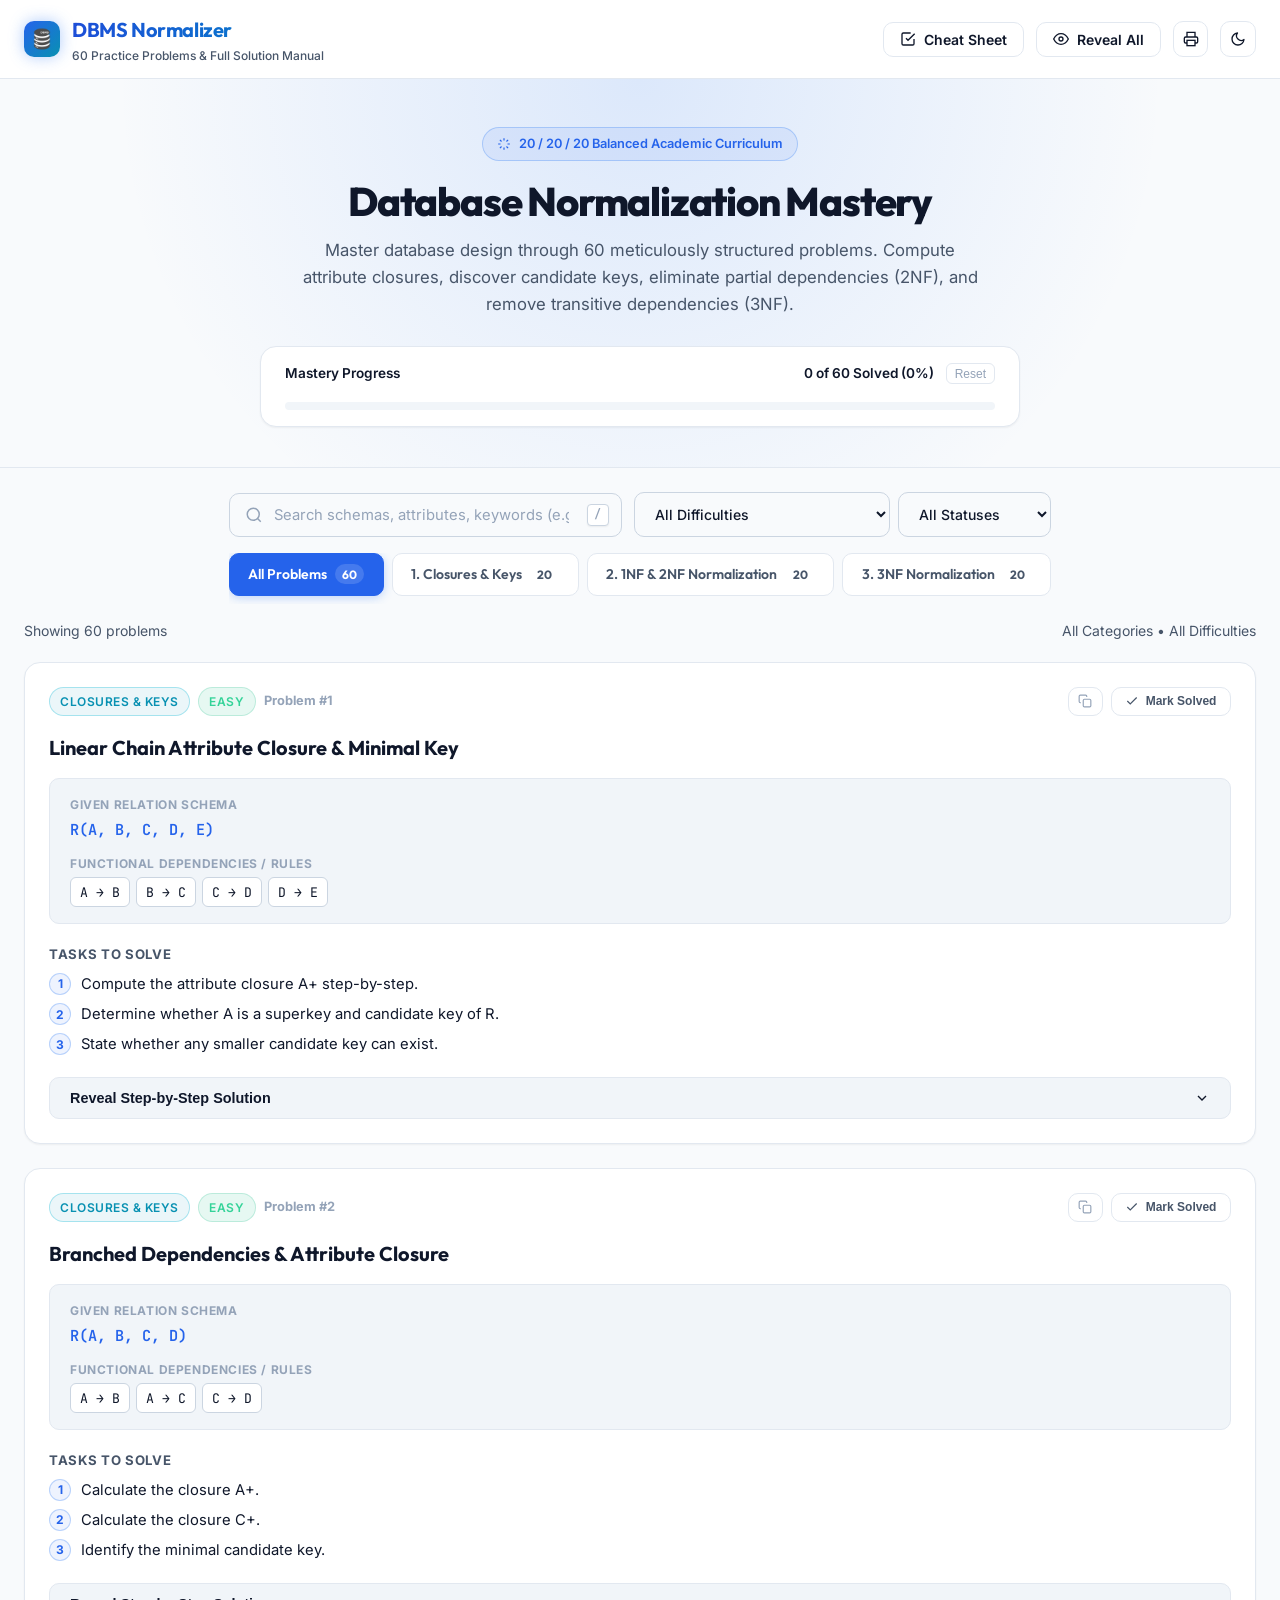
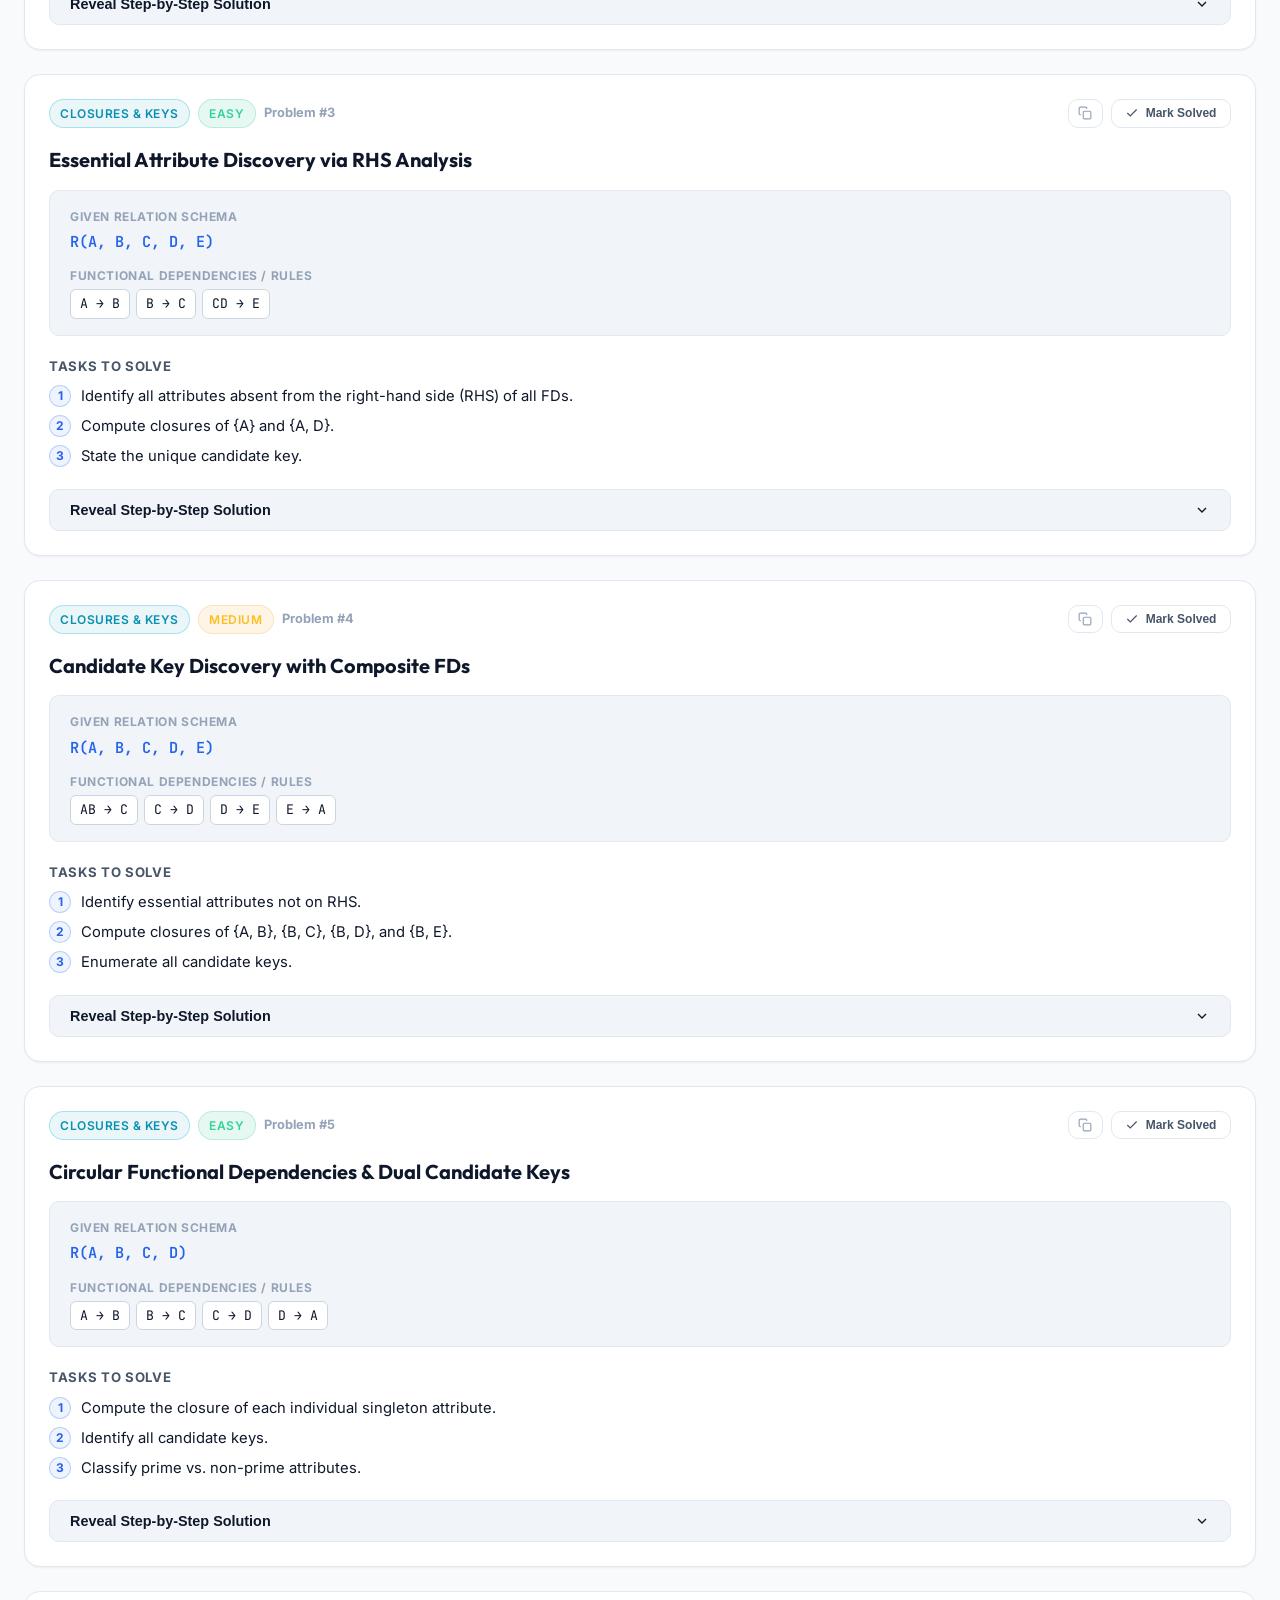
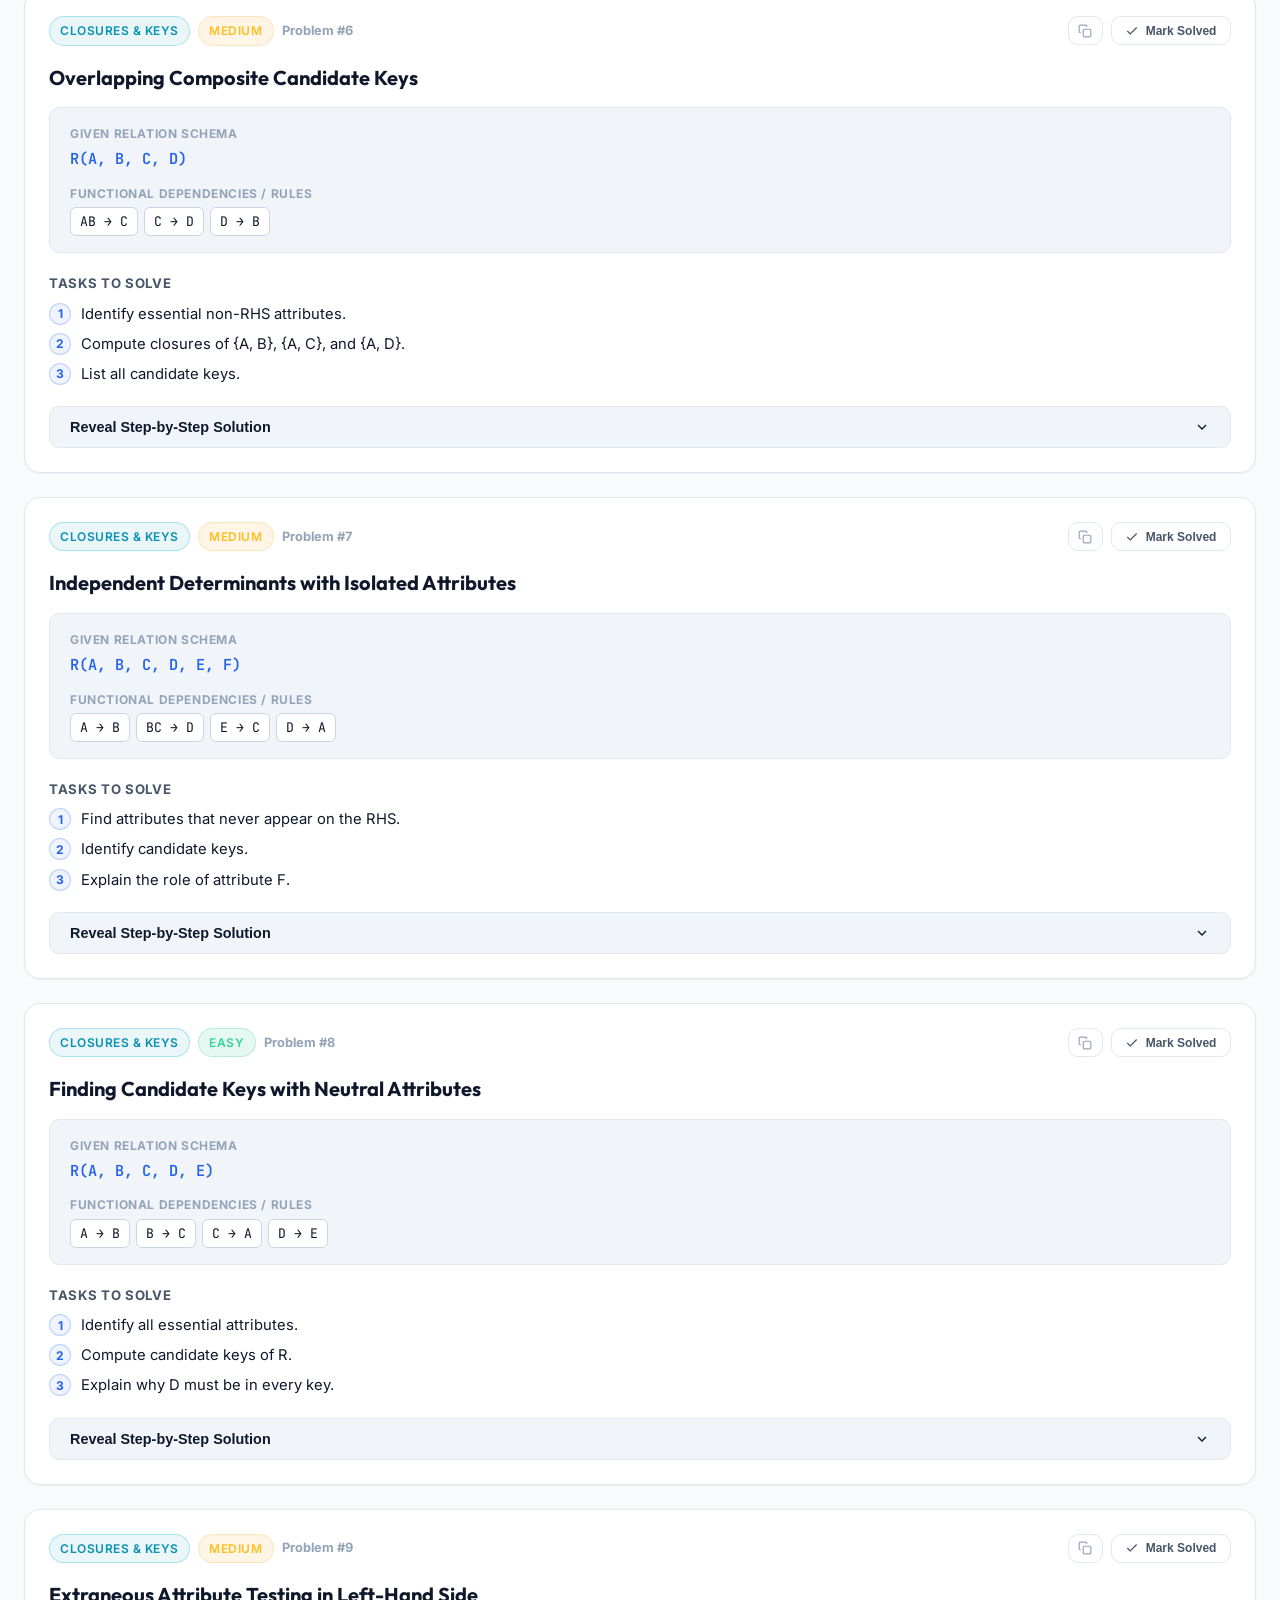
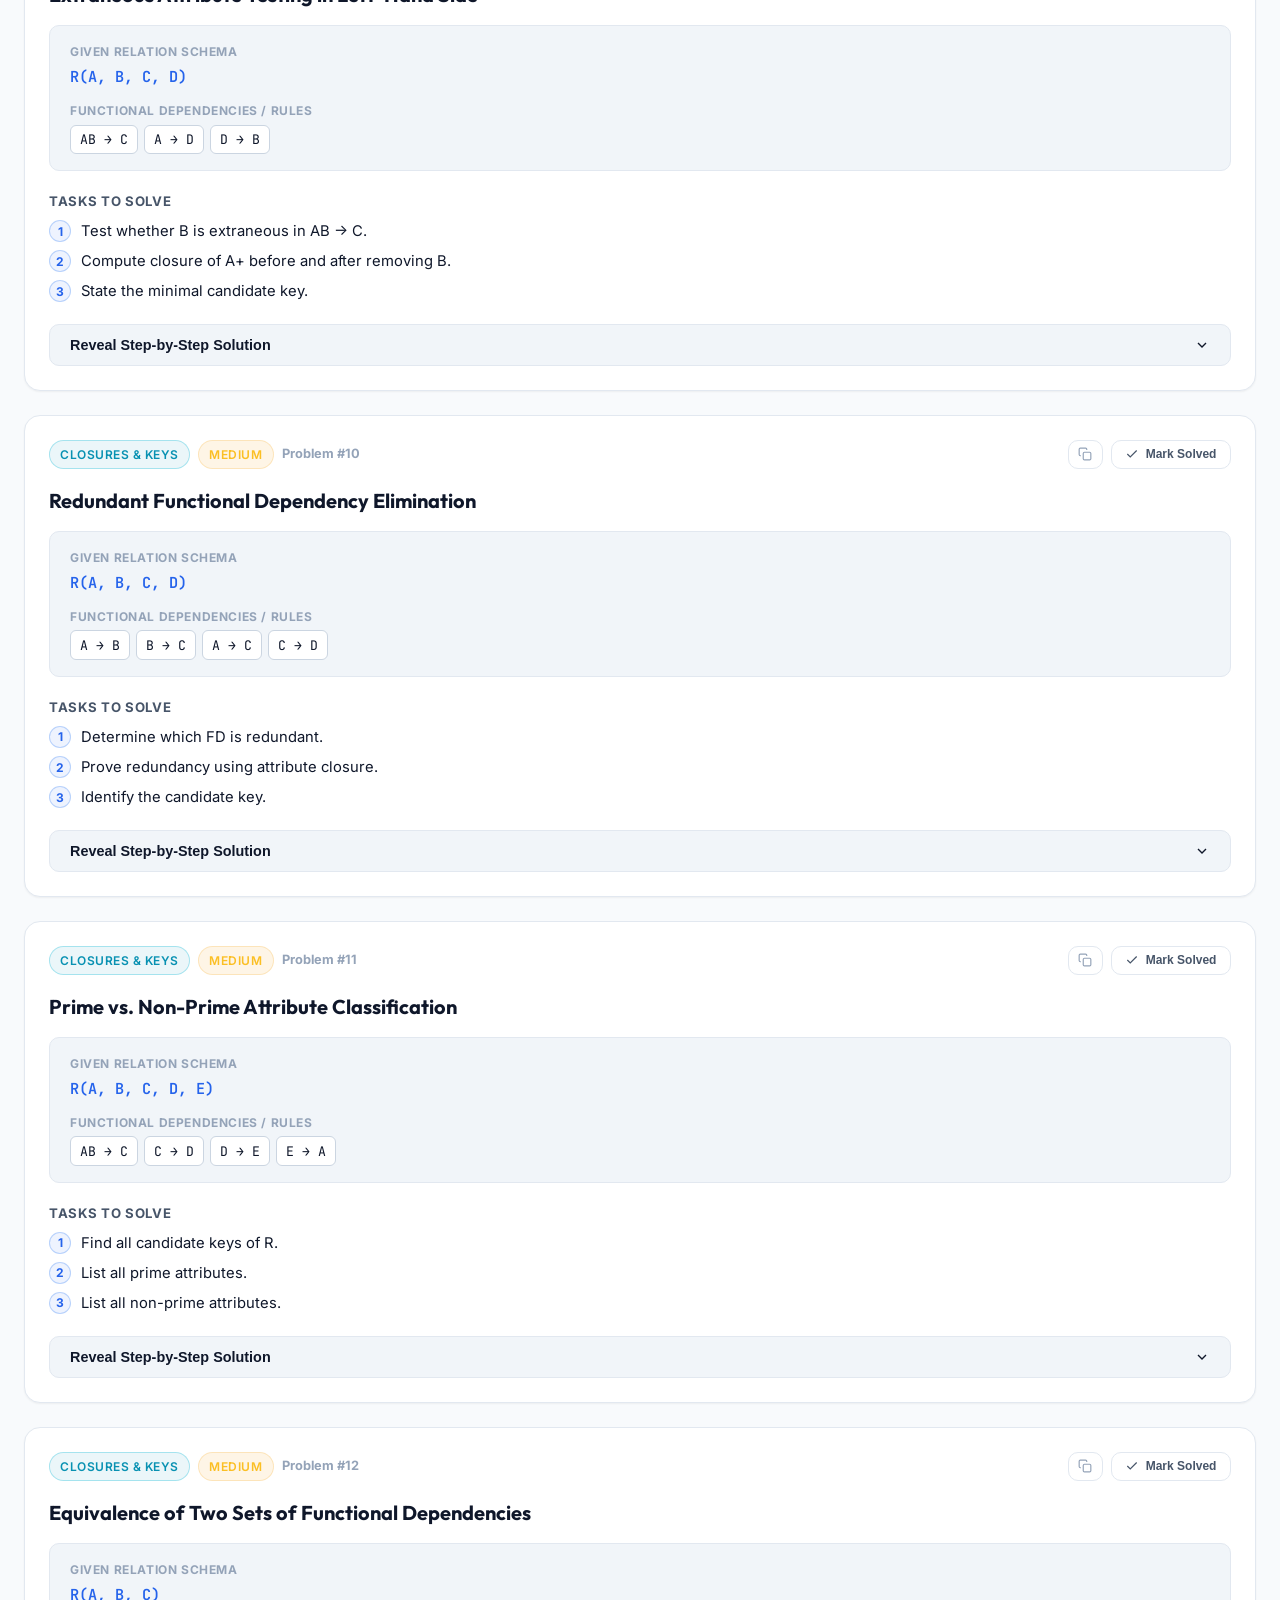
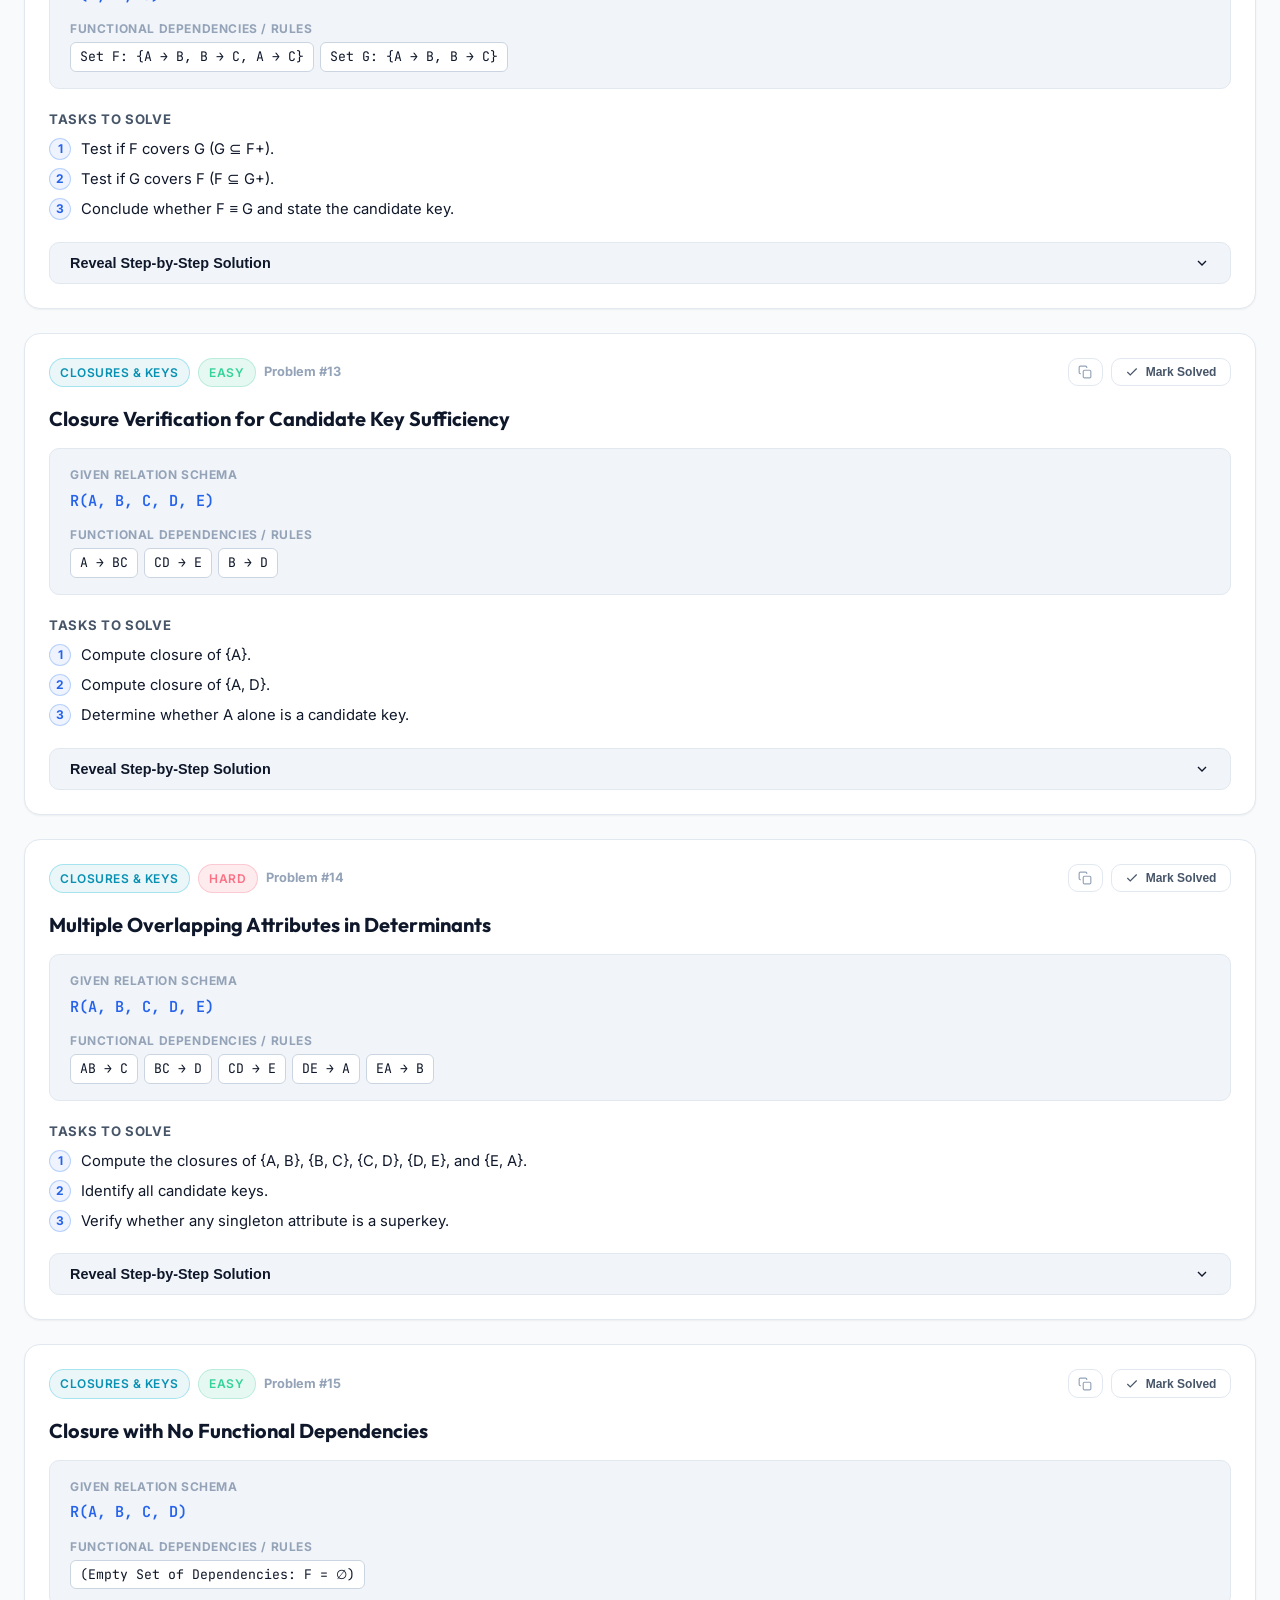
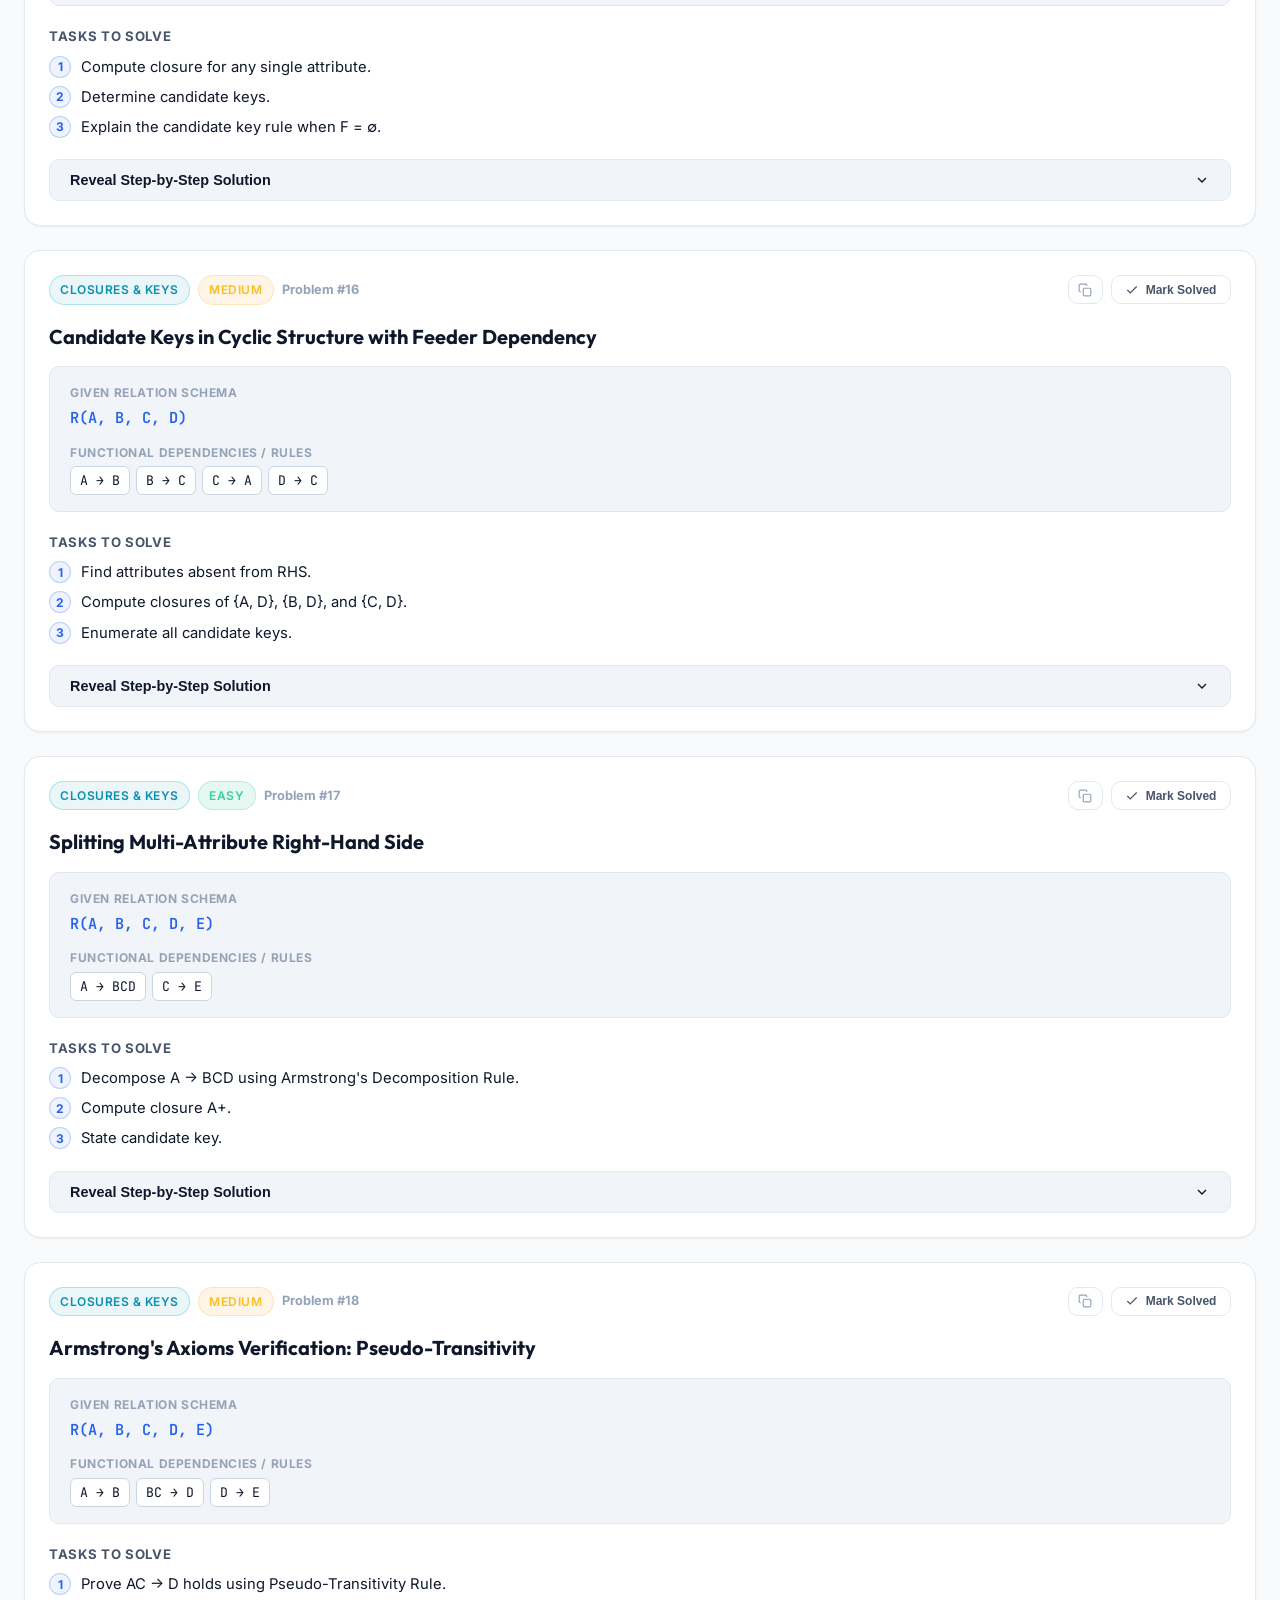
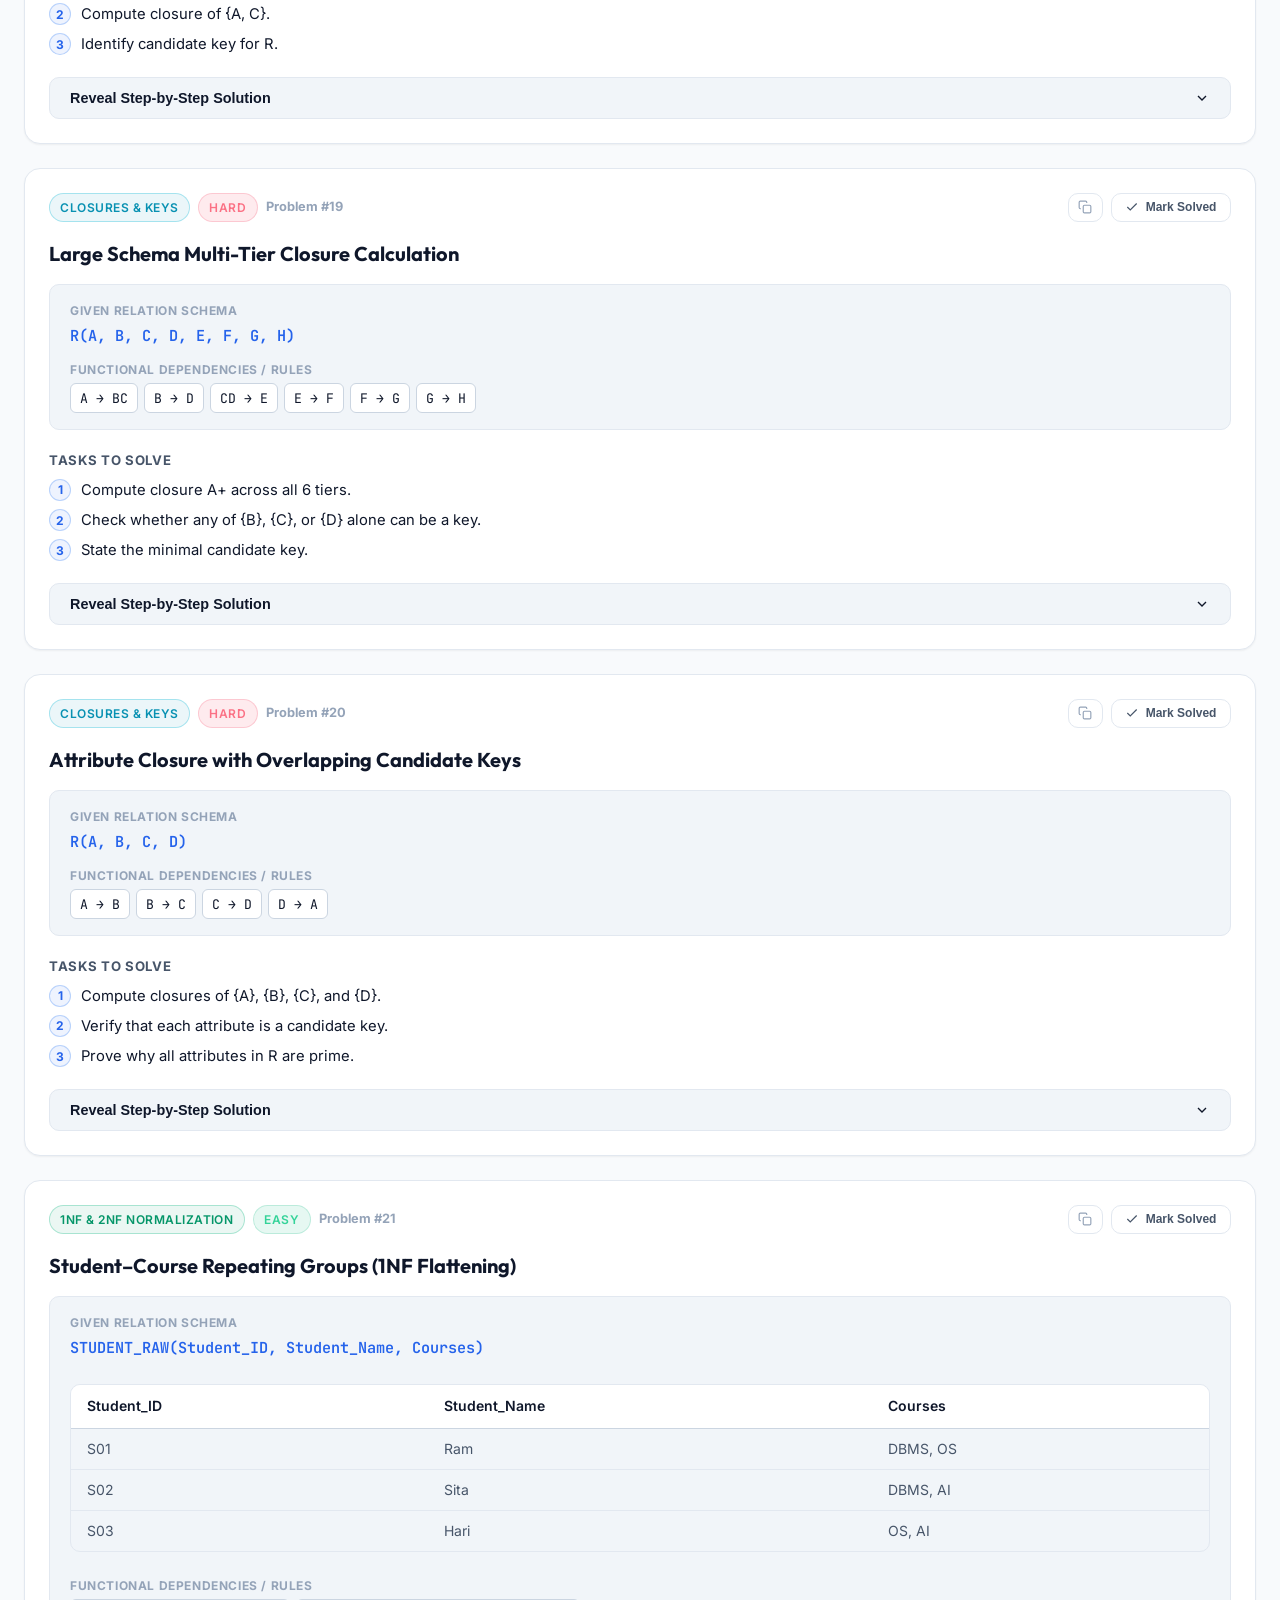
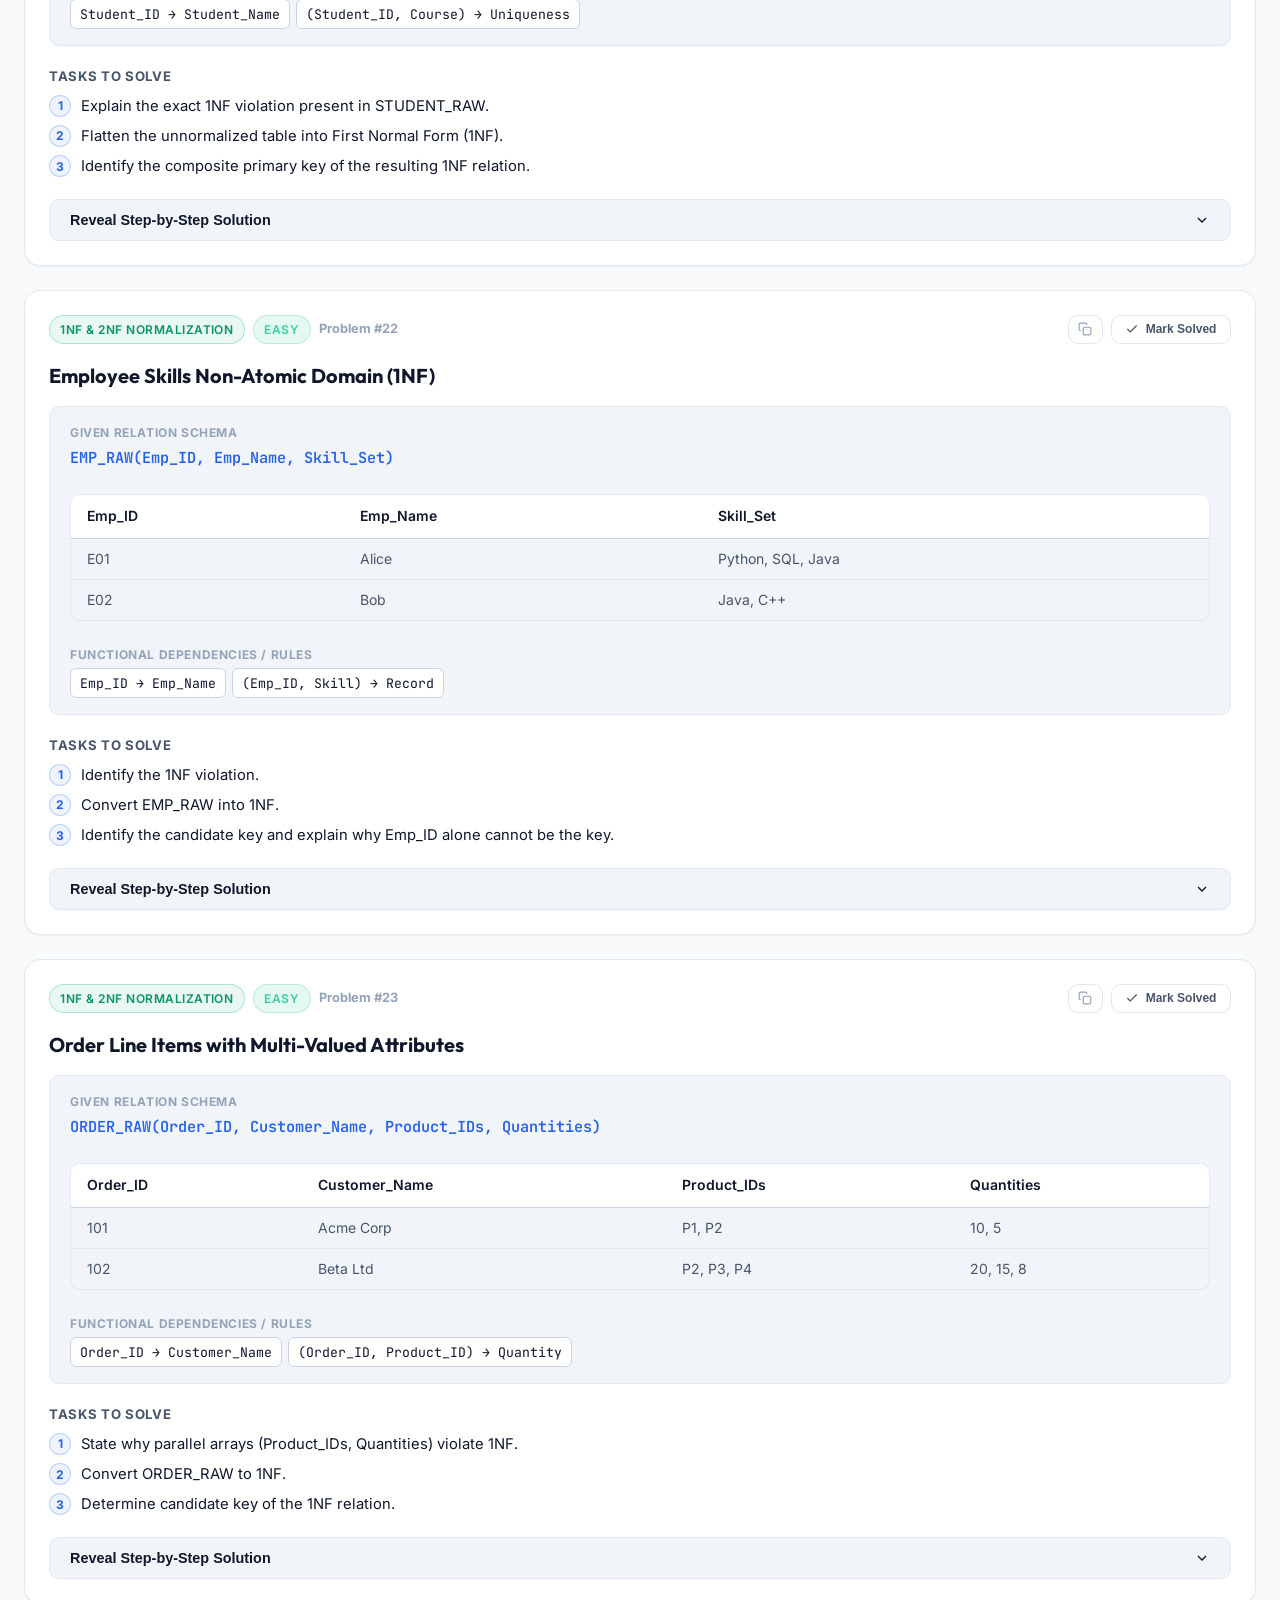
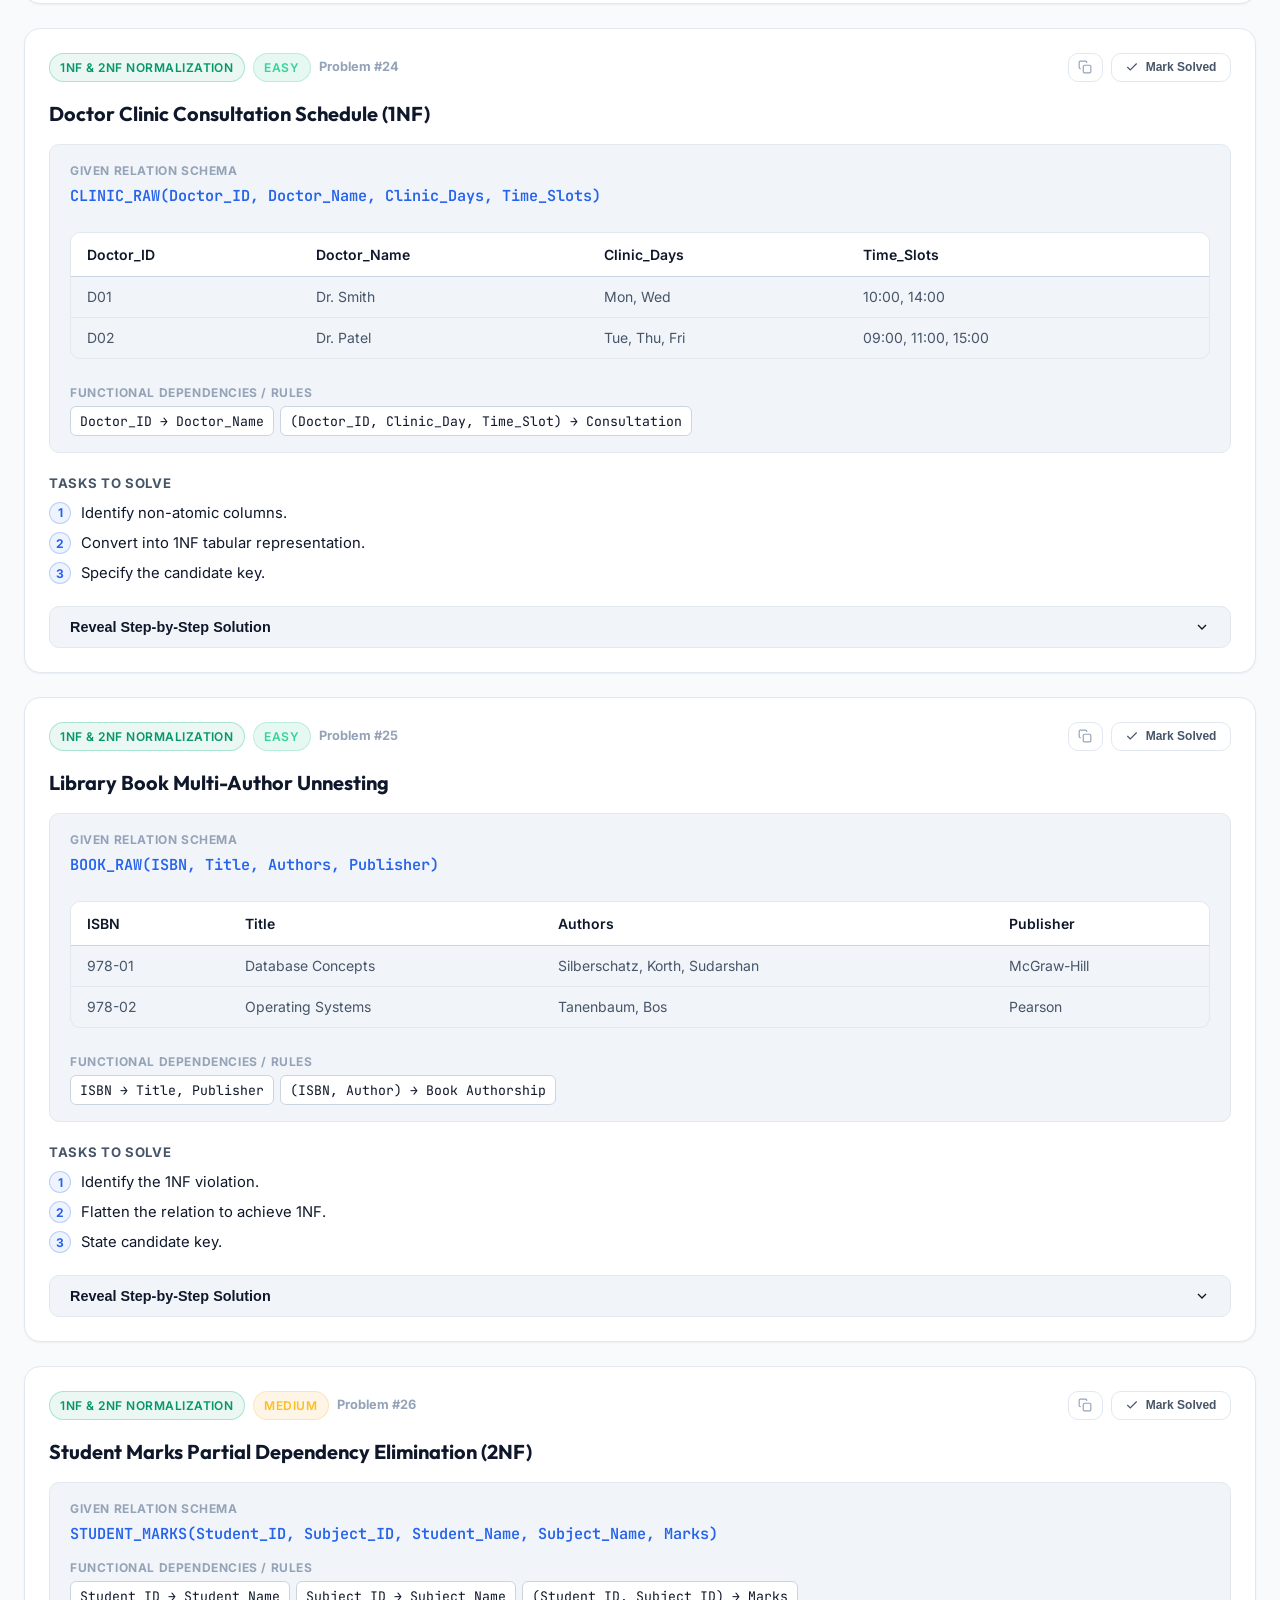
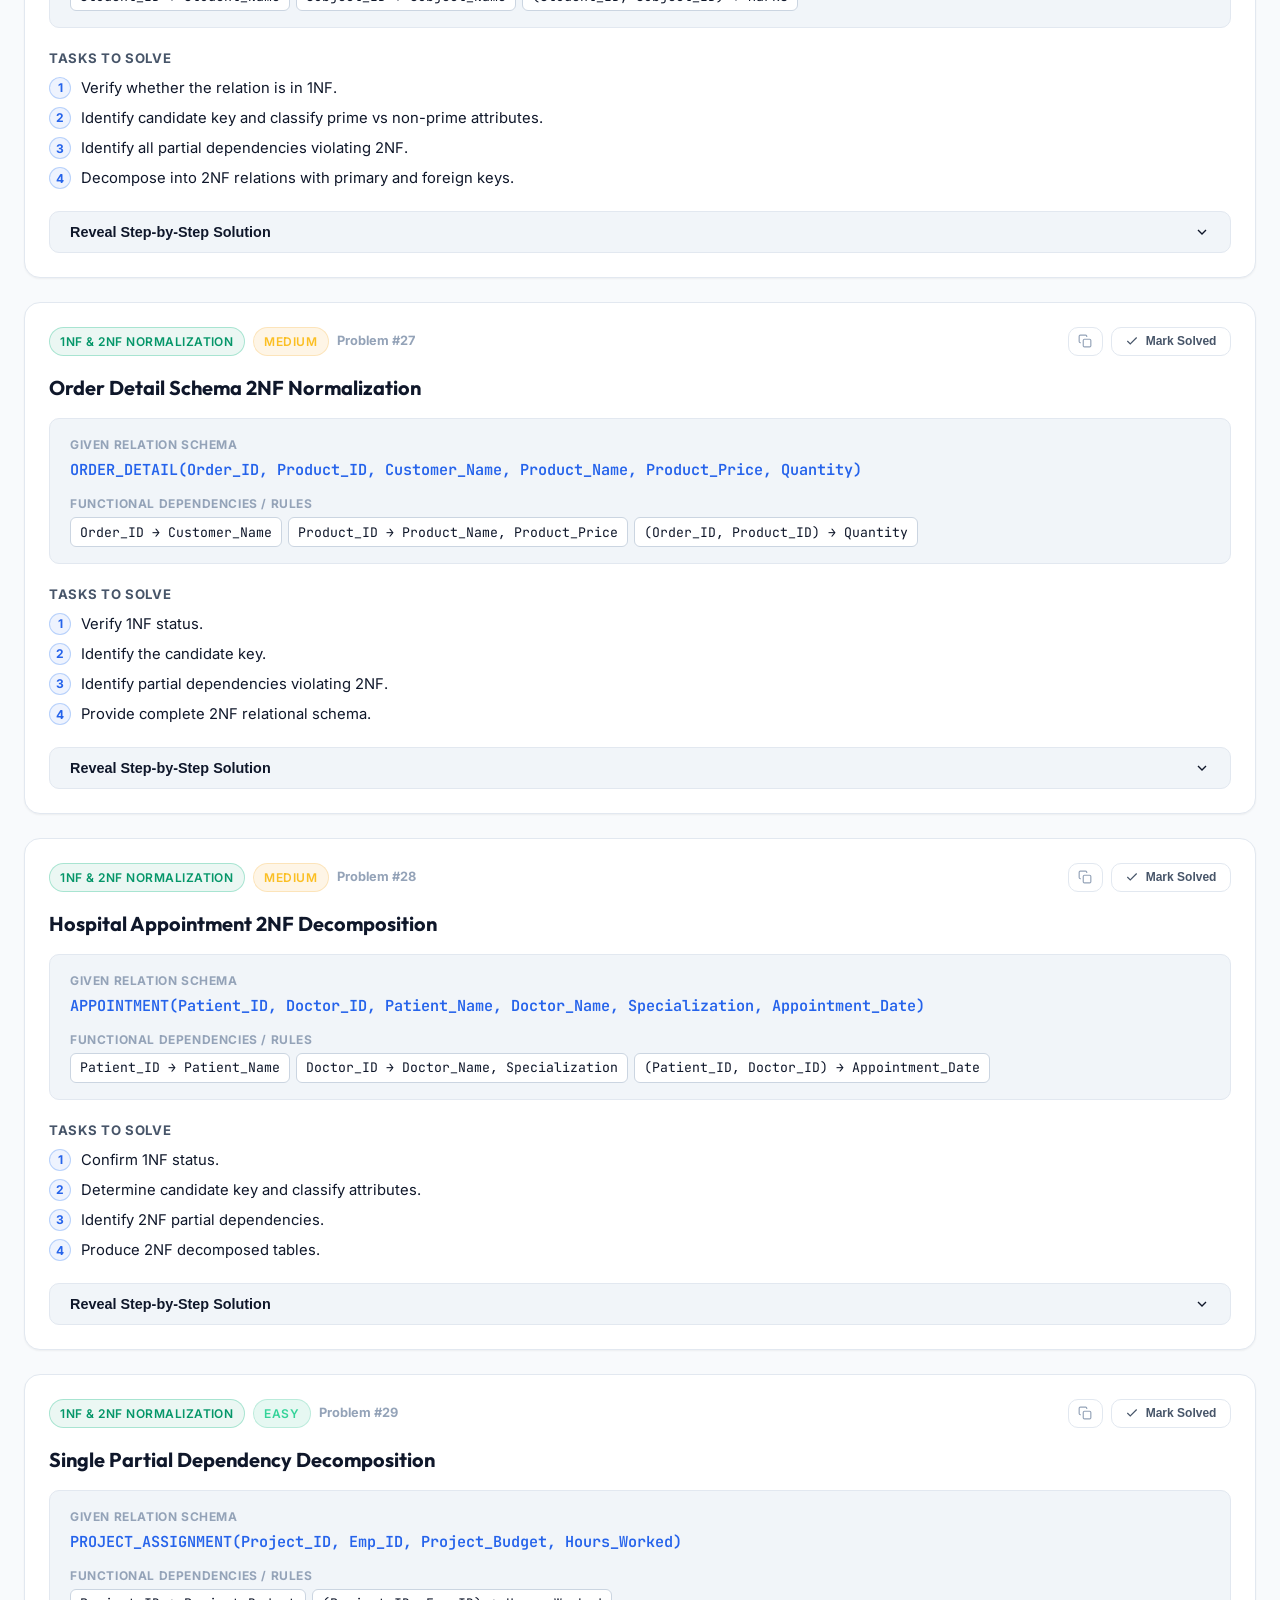
==== commit e0afb3ab: "feat: add cropped transparent DBMS logo PNG, update brand logos and favicon" ====
--- a/normalization/index.html
+++ b/normalization/index.html
@@ -7,7 +7,7 @@
   <title>DBMS Normalization Mastery Portal | Closures, 1NF, 2NF & 3NF (60 Problems)</title>
   <meta name="description" content="Interactive database normalization practice platform. 60 categorized questions covering attribute closures, candidate keys, 1NF atomicity, 2NF partial dependencies, and 3NF transitive dependencies.">
   <link rel="stylesheet" href="style.css">
-  <link rel="icon" href="data:image/svg+xml,<svg xmlns='http://www.w3.org/2000/svg' viewBox='0 0 24 24' fill='none' stroke='%233b82f6' stroke-width='2' stroke-linecap='round' stroke-linejoin='round'><ellipse cx='12' cy='5' rx='9' ry='3'/><path d='M21 12c0 1.66-4 3-9 3s-9-1.34-9-3'/><path d='M3 5v14c0 1.66 4 3 9 3s9-1.34 9-3V5'/></svg>">
+  <link rel="icon" type="image/png" href="../images/logo.png?v=7">
 </head>
 <body>
 
@@ -19,7 +19,7 @@
     <div class="header-inner">
       <a href="#" class="logo-area" aria-label="DBMS Normalizer Home">
         <div class="logo-icon" aria-hidden="true">
-          <svg width="20" height="20" viewBox="0 0 24 24" fill="none" stroke="currentColor" stroke-width="2" stroke-linecap="round" stroke-linejoin="round"><ellipse cx="12" cy="5" rx="9" ry="3"/><path d="M21 12c0 1.66-4 3-9 3s-9-1.34-9-3"/><path d="M3 5v14c0 1.66 4 3 9 3s9-1.34 9-3V5"/></svg>
+          <img src="../images/logo.png?v=7" alt="DBMS Logo" style="width:24px; height:24px; object-fit:contain; display:block;">
         </div>
         <div class="logo-text">
           <h1>DBMS Normalizer</h1>
